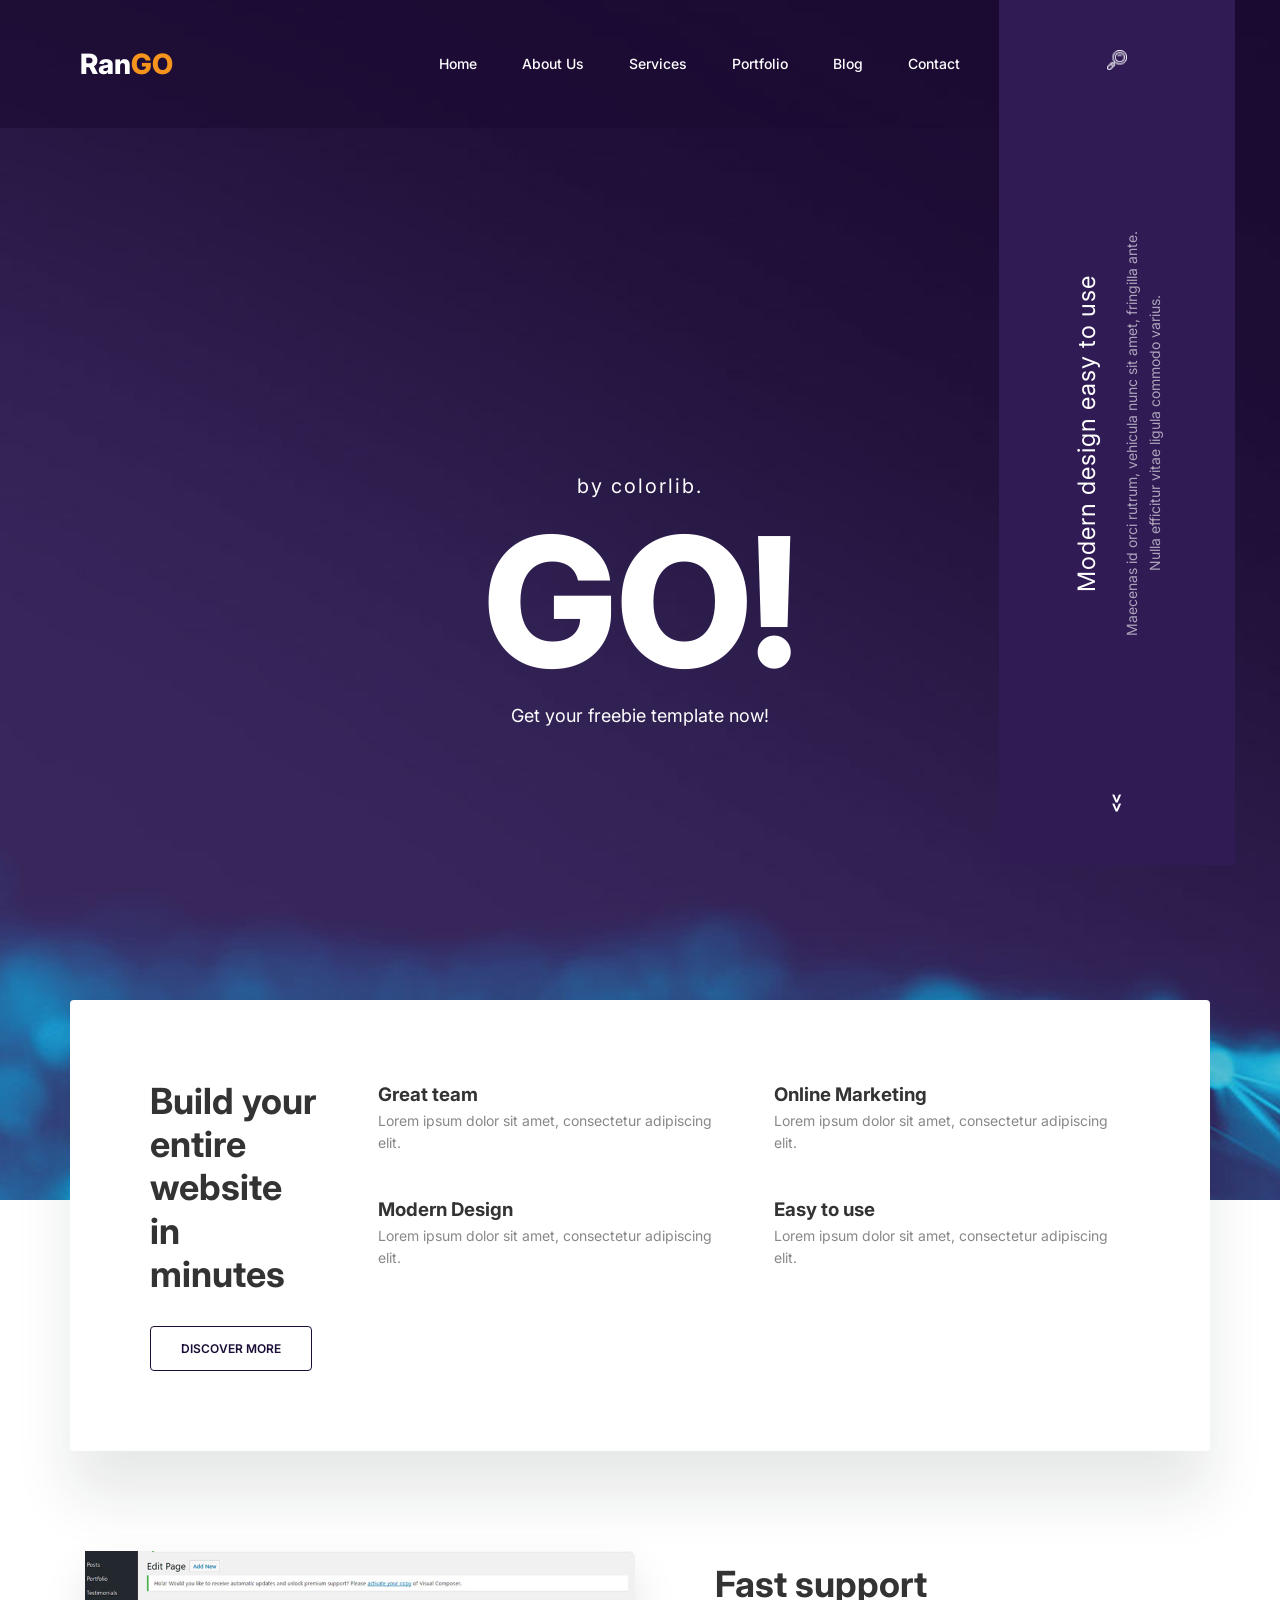
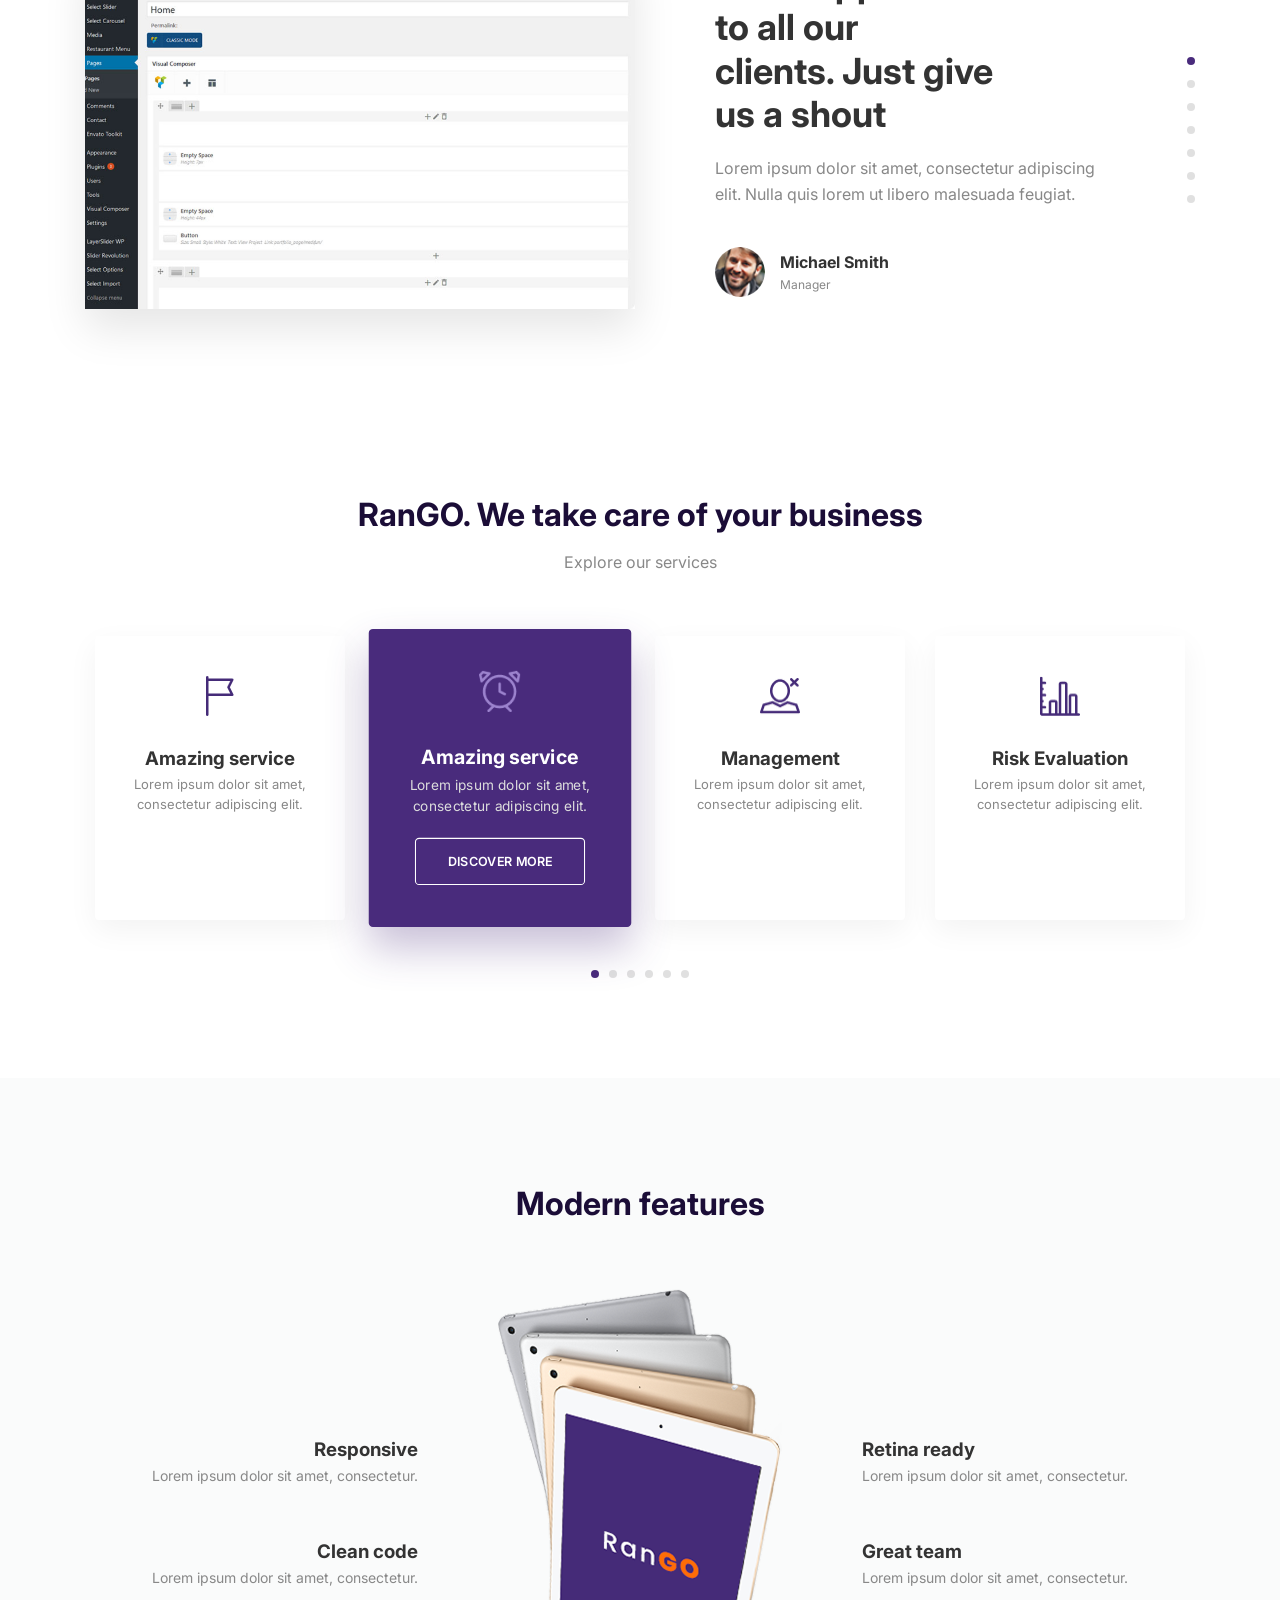
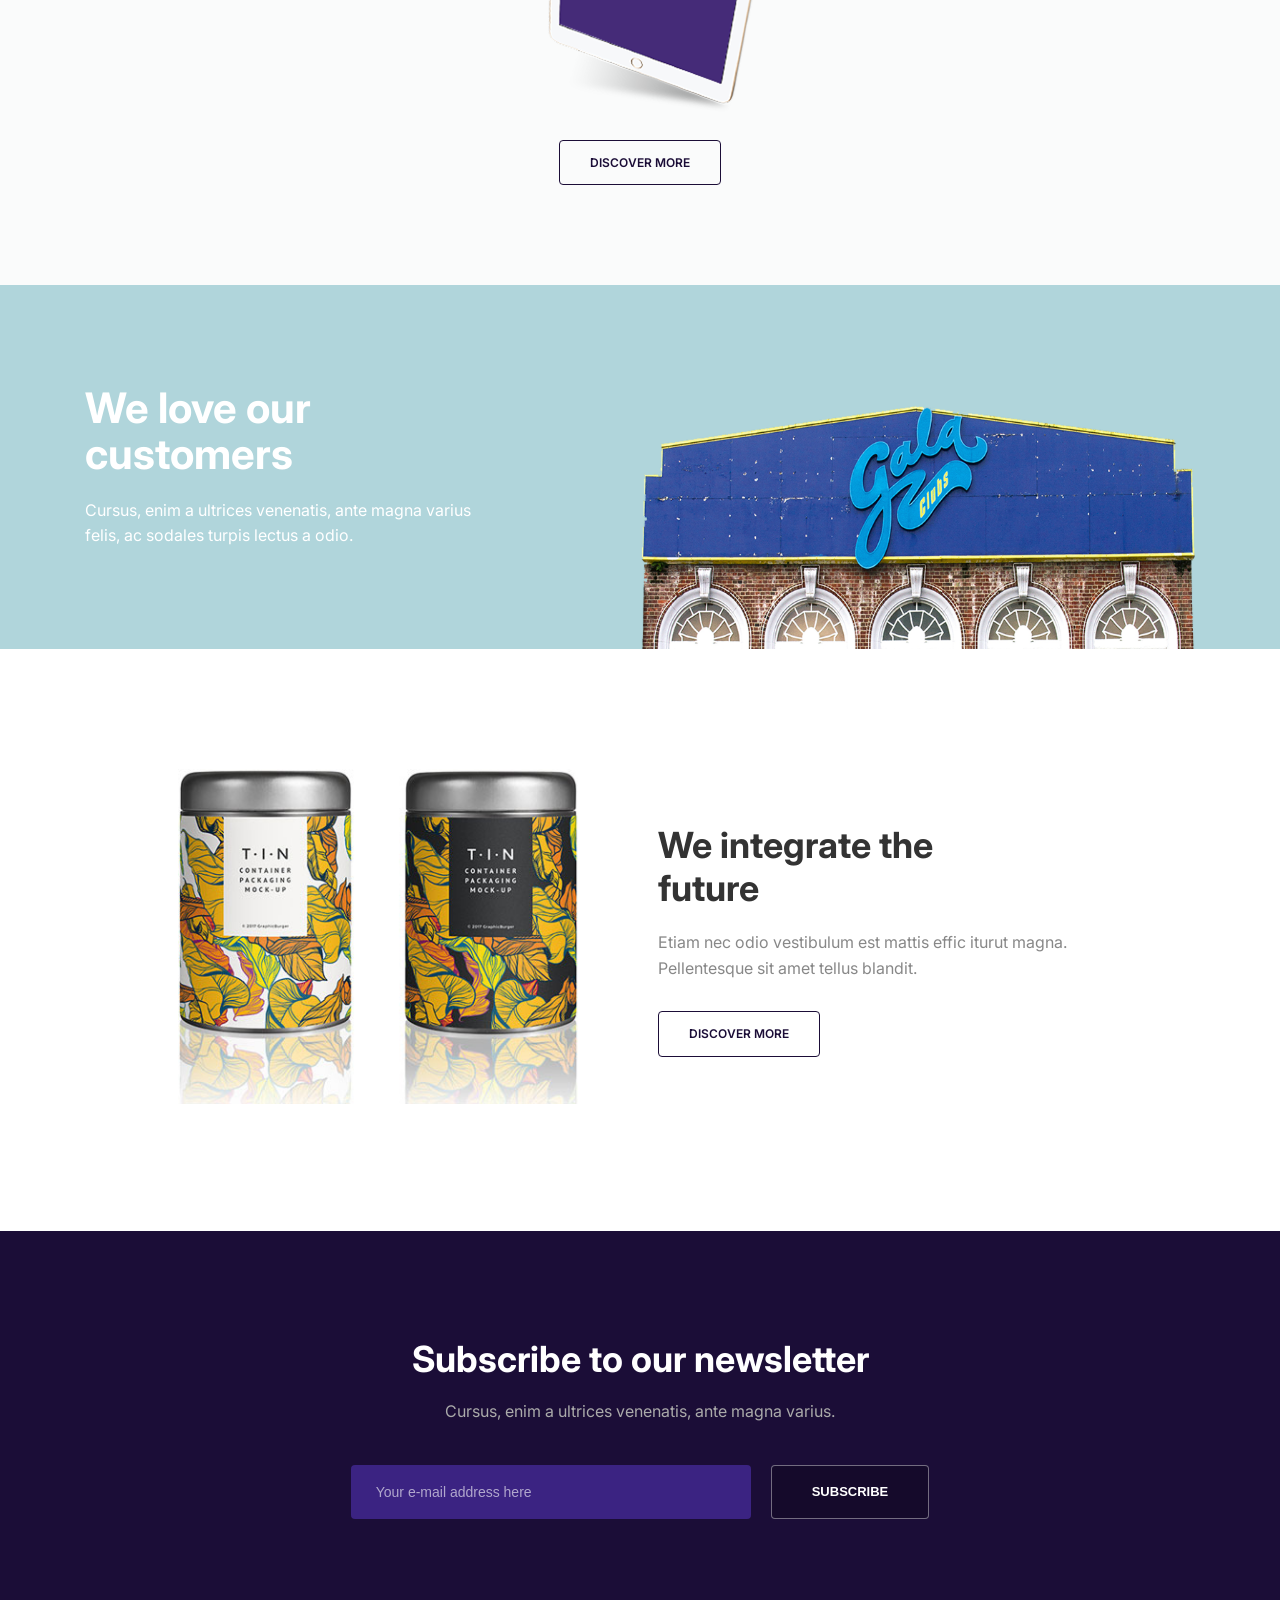
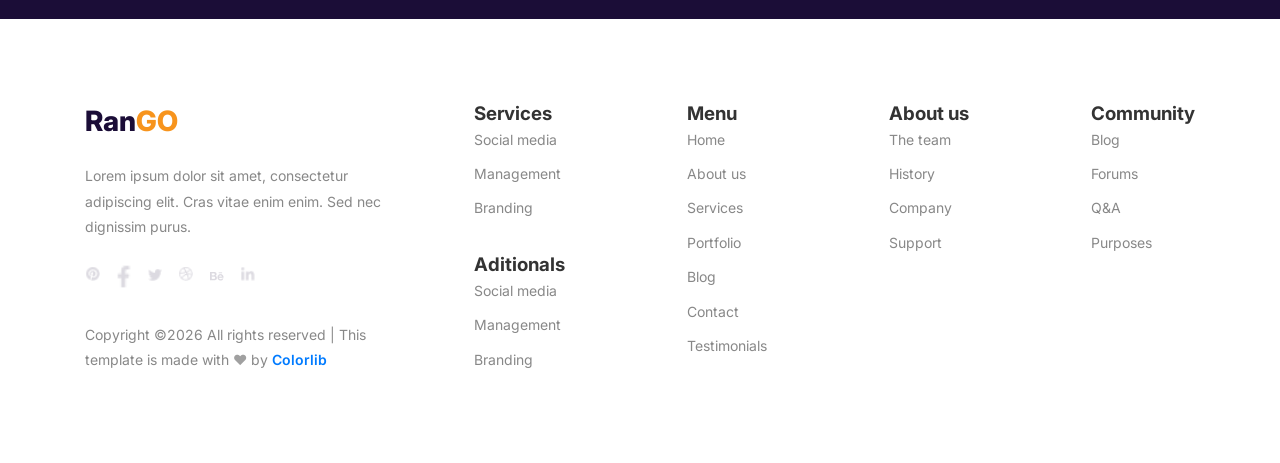
==== index.html @ 597f38aa "Change document language from Ukrainian to English Updated the HTML document to change the language " ====
<!DOCTYPE html>
<html lang="en">
<head>
    <meta charset="UTF-8">
    <meta name="viewport" content="width=device-width, initial-scale=1.0">
    <title>RanGO - Landing Page</title>
    <link href="https://fonts.googleapis.com/css2?family=Inter:wght@400;500;600;700;800&display=swap" rel="stylesheet">
    <link rel="stylesheet" href="assets/css/style.css">
</head>
<body>

    <header class="header">
        <div class="header-inner">
            <a href="#" class="logo">Ran<span class="text-orange">GO</span></a>
            <nav class="nav">
                <a href="#">Home</a>
                <a href="#">About Us</a>
                <a href="#">Services</a>
                <a href="#">Portfolio</a>
                <a href="#">Blog</a>
                <a href="#">Contact</a>
            </nav>
        </div>
    </header>

    <section class="hero">
        
        <div class="vertical-sidebar">
            <div class="sidebar-search">
                <img src="assets/images/icons/search.png" alt="Search">
            </div>

            <div class="sidebar-text-wrap">
                <div class="sidebar-text">
                    <p class="sidebar-title">Modern design easy to use</p>
                    <p class="sidebar-desc">Maecenas id orci rutrum, vehicula nunc sit amet, fringilla ante.<br>Nulla efficitur vitae ligula commodo varius.</p>
                </div>
            </div>

            <div class="sidebar-scroll">
                <span style="color: white; transform: rotate(90deg); display: block; letter-spacing: -2px; font-weight: bold;">>></span>
            </div>
        </div>

        <div class="hero-content">
            <span class="subtitle">by colorlib.</span>
            <h1 class="title">GO!</h1>
            <p class="description">Get your freebie template now!</p>
        </div>
    </section>

    <section class="builder-section">
        <div class="container builder-box">
            <div class="builder-left">
                <h2>Build your<br>entire<br>website in<br>minutes</h2>
                <a href="#" class="btn btn-outline">DISCOVER MORE</a>
            </div>
            <div class="builder-right">
                <div class="feature-grid">
                    <div class="feat-item">
                        <h3>Great team</h3>
                        <p>Lorem ipsum dolor sit amet, consectetur adipiscing elit.</p>
                    </div>
                    <div class="feat-item">
                        <h3>Online Marketing</h3>
                        <p>Lorem ipsum dolor sit amet, consectetur adipiscing elit.</p>
                    </div>
                    <div class="feat-item">
                        <h3>Modern Design</h3>
                        <p>Lorem ipsum dolor sit amet, consectetur adipiscing elit.</p>
                    </div>
                    <div class="feat-item">
                        <h3>Easy to use</h3>
                        <p>Lorem ipsum dolor sit amet, consectetur adipiscing elit.</p>
                    </div>
                </div>
            </div>
        </div>
    </section>

    <section class="support-section container">
        <div class="support-content">
            <img src="assets/images/SliderSection.png" alt="Editor Mockup" class="editor-img">
            
            <div class="support-text-wrapper">
                <div class="support-text">
                    <h2>Fast support<br>to all our<br>clients. Just give<br>us a shout</h2>
                    <p>Lorem ipsum dolor sit amet, consectetur adipiscing elit. Nulla quis lorem ut libero malesuada feugiat.</p>
                    <div class="manager-profile">
                        <img src="assets/images/icons/person.png" alt="Manager">
                        <div>
                            <strong>Michael Smith</strong>
                            <span>Manager</span>
                        </div>
                    </div>
                </div>
                
                <div class="vertical-dots">
                    <span class="v-dot active"></span>
                    <span class="v-dot"></span>
                    <span class="v-dot"></span>
                    <span class="v-dot"></span>
                    <span class="v-dot"></span>
                    <span class="v-dot"></span>
                    <span class="v-dot"></span>
                </div>
            </div>
        </div>
    </section>

    <section class="services-section">
        <div class="container text-center">
            <h2 class="section-title">RanGO. We take care of your business</h2>
            <p class="section-subtitle">Explore our services</p>
            
            <div class="cards-wrapper">
                <div class="service-card">
                    <img src="assets/images/icons/flag.png" alt="Flag">
                    <h3>Amazing service</h3>
                    <p>Lorem ipsum dolor sit amet, consectetur adipiscing elit.</p>
                </div>
                <div class="service-card active-card">
                    <img src="assets/images/icons/clock.png" alt="Clock">
                    <h3>Amazing service</h3>
                    <p>Lorem ipsum dolor sit amet, consectetur adipiscing elit.</p>
                    <a href="#" class="btn btn-white">DISCOVER MORE</a>
                </div>
                <div class="service-card">
                    <img src="assets/images/icons/Icon.png" alt="Monitor">
                    <h3>Management</h3>
                    <p>Lorem ipsum dolor sit amet, consectetur adipiscing elit.</p>
                </div>
                <div class="service-card">
                    <img src="assets/images/icons/analytic.png" alt="Chart">
                    <h3>Risk Evaluation</h3>
                    <p>Lorem ipsum dolor sit amet, consectetur adipiscing elit.</p>
                </div>
            </div>

            <div class="slider-dots">
                <span class="dot active"></span>
                <span class="dot"></span>
                <span class="dot"></span>
                <span class="dot"></span>
                <span class="dot"></span>
                <span class="dot"></span>
            </div>
        </div>
    </section>

    <section class="modern-features">
        <div class="container text-center">
            <h2 class="section-title">Modern features</h2>
            
            <div class="features-flex">
                <div class="feat-col text-right">
                    <div class="feat-block">
                        <h3>Responsive</h3>
                        <p>Lorem ipsum dolor sit amet, consectetur.</p>
                    </div>
                    <div class="feat-block">
                        <h3>Clean code</h3>
                        <p>Lorem ipsum dolor sit amet, consectetur.</p>
                    </div>
                </div>
                <div class="feat-img-col">
                    <img src="assets/images/cards.png" alt="Tablets">
                    <br>
                    <a href="#" class="btn btn-outline" style="margin-top: 20px;">DISCOVER MORE</a>
                </div>
                <div class="feat-col text-left">
                    <div class="feat-block">
                        <h3>Retina ready</h3>
                        <p>Lorem ipsum dolor sit amet, consectetur.</p>
                    </div>
                    <div class="feat-block">
                        <h3>Great team</h3>
                        <p>Lorem ipsum dolor sit amet, consectetur.</p>
                    </div>
                </div>
            </div>
        </div>
    </section>

    <section class="cta-section">
        <div class="container cta-flex">
            <div class="cta-text">
                <h2>We love our<br>customers</h2>
                <p>Cursus, enim a ultrices venenatis, ante magna varius felis, ac sodales turpis lectus a odio.</p>
            </div>
            <div class="cta-image">
                <img src="assets/images/GalaBuilding.png" alt="Gala Building">
            </div>
        </div>
    </section>

    <section class="integrate-section container">
        <div class="integrate-flex">
            <div class="integrate-images">
                <img src="assets/images/product.png" alt="Product Cans">
            </div>
            <div class="integrate-text">
                <h2>We integrate the<br>future</h2>
                <p>Etiam nec odio vestibulum est mattis effic iturut magna. Pellentesque sit amet tellus blandit.</p>
                <a href="#" class="btn btn-outline">DISCOVER MORE</a>
            </div>
        </div>
    </section>

    <section class="newsletter-section">
        <div class="container text-center">
            <h2>Subscribe to our newsletter</h2>
            <p>Cursus, enim a ultrices venenatis, ante magna varius.</p>
            <form class="newsletter-form">
                <input type="email" placeholder="Your e-mail address here">
                <button type="submit" class="btn btn-subscribe-full">SUBSCRIBE</button>
            </form>
        </div>
    </section>

    <footer class="footer">
        <div class="container footer-flex">
            <div class="footer-brand">
                <a href="#" class="logo text-dark">Ran<span class="text-orange">GO</span></a>
                <p>Lorem ipsum dolor sit amet, consectetur adipiscing elit. Cras vitae enim enim. Sed nec dignissim purus.</p>
                
                <div class="social-icons">
                    <a href="#"><img src="assets/images/icons/pinterest.png" alt="Pinterest"></a>
                    <a href="#"><img src="assets/images/icons/facebook.png" alt="Facebook"></a>
                    <a href="#"><img src="assets/images/icons/twitter.png" alt="Twitter"></a>
                    <a href="#"><img src="assets/images/icons/dribbble.png" alt="Dribbble"></a>
                    <a href="#"><img src="assets/images/icons/behance.png" alt="Behance"></a>
                    <a href="#"><img src="assets/images/icons/linkedin.png" alt="LinkedIn"></a>
                </div>

                <p class="copyright">Copyright ©2026 All rights reserved | This template is made with <span style="color: #a0a0a0;">♥</span> by <a href="#" class="colorlib-link">Colorlib</a></p>
            </div>
            
            <div class="footer-links">
                <div class="link-col">
                    <h3>Services</h3>
                    <a href="#">Social media</a>
                    <a href="#">Management</a>
                    <a href="#">Branding</a>
                    
                    <h3 class="mt-30">Aditionals</h3>
                    <a href="#">Social media</a>
                    <a href="#">Management</a>
                    <a href="#">Branding</a>
                </div>
                <div class="link-col">
                    <h3>Menu</h3>
                    <a href="#">Home</a>
                    <a href="#">About us</a>
                    <a href="#">Services</a>
                    <a href="#">Portfolio</a>
                    <a href="#">Blog</a>
                    <a href="#">Contact</a>
                    <a href="#">Testimonials</a>
                </div>
                <div class="link-col">
                    <h3>About us</h3>
                    <a href="#">The team</a>
                    <a href="#">History</a>
                    <a href="#">Company</a>
                    <a href="#">Support</a>
                </div>
                <div class="link-col">
                    <h3>Community</h3>
                    <a href="#">Blog</a>
                    <a href="#">Forums</a>
                    <a href="#">Q&A</a>
                    <a href="#">Purposes</a>
                </div>
            </div>
        </div>
    </footer>

</body>
</html>
---- assets/css/style.css ----
/* Базові налаштування */
* {
    margin: 0;
    padding: 0;
    box-sizing: border-box;
}

body {
    font-family: 'Inter', sans-serif;
    min-width: 1200px;
    color: #333;
    line-height: 1.6;
    background-color: #fff;
    overflow-x: hidden;
}

.container {
    width: 1140px;
    margin: 0 auto;
    padding: 0 15px;
}

.text-center { text-align: center; }
.text-right { text-align: right; }
.text-left { text-align: left; }

.text-orange { color: #F7941D; }
.text-dark { color: #1B0D37 !important; }

/* --- Кнопки --- */
.btn {
    display: inline-block;
    padding: 12px 30px;
    font-size: 12px;
    font-weight: 600;
    text-transform: uppercase;
    text-decoration: none;
    border-radius: 4px;
    cursor: pointer;
    transition: 0.3s;
}

.btn-outline {
    border: 1px solid #1B0D37;
    color: #1B0D37;
    background: transparent;
}
.btn-outline:hover { background: #1B0D37; color: #fff; }

.btn-white {
    border: 1px solid #fff;
    color: #fff;
    background: transparent;
}
.btn-white:hover { background: #fff; color: #492B7C; }

/* --- Шапка (Header) --- */
.header {
    position: absolute;
    top: 0; 
    left: 0; 
    width: 100%;
    height: 128px;
    background: rgba(27, 11, 51, 0.6); 
    display: flex; 
    align-items: center;
    z-index: 100;
}

.header-inner { 
    display: flex; 
    justify-content: space-between; 
    align-items: center; 
    width: 100%;
    padding-left: 80px; 
    padding-right: 320px; /* Збільшено, щоб меню точно не ховалось за панель */
}

.logo { 
    font-size: 28px; 
    font-weight: 800; 
    color: #fff; 
    text-decoration: none; 
}

.nav { 
    display: flex; 
    align-items: center;
    gap: 45px;
}

.nav a { 
    color: #ffffff; 
    text-decoration: none; 
    font-size: 14px; 
    font-weight: 500;
    transition: 0.3s opacity;
}

.nav a:hover {
    opacity: 0.7;
}

/* --- Hero (Головний екран) --- */
.hero {
    height: 1200px;
    background-color: #1B0B33; 
    background-image: url('../images/background.png'); 
    background-position: center center;
    background-size: cover; 
    background-repeat: no-repeat;
    display: flex; 
    align-items: center; 
    justify-content: center;
    position: relative; 
    color: #fff;
}

/* Контент по центру (GO!) */
.hero-content { 
    z-index: 10; 
    position: relative; 
    display: flex;
    flex-direction: column;
    align-items: center;
    justify-content: center;
    text-align: center;
    width: 100%;
}
.hero .subtitle { font-size: 20px; letter-spacing: 2px; }
.hero .title { font-size: 180px; font-weight: 800; line-height: 1; margin: 10px 0; }
.hero .description { font-size: 18px; }

/* --- Вертикальна панель справа --- */
.vertical-sidebar {
    position: absolute;
    /* ОНОВЛЕНО: Відступ від правого краю */
    right: 45px; 
    top: 0;
    width: 236px;
    height: 865px;
    background: #301B55;
    display: flex;
    flex-direction: column;
    align-items: center;
    justify-content: space-between;
    padding: 50px 0;
    z-index: 105;
}

.sidebar-search img { width: 20px; cursor: pointer; }

.sidebar-text-wrap {
    position: relative;
    height: 500px;
    display: flex;
    align-items: center;
    justify-content: center;
}

.sidebar-text {
    transform: rotate(-90deg);
    width: 500px; 
    text-align: center;
    display: flex;
    flex-direction: column;
    gap: 15px;
}

.sidebar-title { font-size: 24px; color: #ffffff; letter-spacing: 1px; }
.sidebar-desc { font-size: 14px; color: rgba(255, 255, 255, 0.6); line-height: 1.6; }
.sidebar-scroll { cursor: pointer; }

/* --- Builder Section --- */
.builder-section {
    position: relative;
    margin-top: -200px;
    z-index: 10;
}
.builder-box {
    background: #fff;
    box-shadow: 0px 45px 59px rgba(24, 29, 33, 0.1);
    padding: 80px;
    display: flex;
    gap: 60px;
    border-radius: 4px;
}
.builder-left h2 { font-size: 36px; line-height: 1.2; margin-bottom: 30px; }
.feature-grid { display: grid; grid-template-columns: 1fr 1fr; gap: 40px; }
.feat-item h4 { font-size: 18px; margin-bottom: 10px; color: #1B0D37; }
.feat-item p { color: #888; font-size: 14px; }

/* --- Fast Support --- */
.support-section { padding: 100px 15px; }
.support-content { display: flex; align-items: center; gap: 80px; }
.editor-img { max-width: 550px; box-shadow: 0 20px 40px rgba(0,0,0,0.1); }

.support-text-wrapper {
    display: flex;
    align-items: center;
    justify-content: space-between;
    width: 100%;
}
.support-text h2 { font-size: 36px; line-height: 1.2; margin-bottom: 20px; }
.support-text p { color: #888; margin-bottom: 40px; max-width: 400px; }
.manager-profile { display: flex; align-items: center; gap: 15px; }
.manager-profile img { width: 50px; height: 50px; border-radius: 50%; }
.manager-profile span { display: block; color: #888; font-size: 12px; }

/* Вертикальні крапочки слайдера */
.vertical-dots { display: flex; flex-direction: column; gap: 15px; margin-left: 30px; }
.vertical-dots .v-dot { width: 8px; height: 8px; border-radius: 50%; background: #e0e0e0; cursor: pointer; transition: 0.3s; }
.vertical-dots .v-dot.active { background: #492B7C; }

/* --- Services Cards --- */
.services-section { padding: 80px 0 100px; }
.section-title { font-size: 32px; color: #1B0D37; margin-bottom: 10px; }
.section-subtitle { color: #888; margin-bottom: 60px; }
.cards-wrapper { display: flex; justify-content: center; gap: 30px; }
.service-card {
    width: 250px; padding: 40px 20px; background: #fff;
    box-shadow: 0 10px 30px rgba(0,0,0,0.05); text-align: center;
    border-radius: 4px; transition: 0.3s;
}
.service-card img { height: 40px; margin-bottom: 20px; }
.service-card h4 { margin-bottom: 15px; font-size: 18px; }
.service-card p { color: #888; font-size: 13px; margin-bottom: 20px; }
.active-card { background: #492B7C; color: #fff; transform: scale(1.05); box-shadow: 0 20px 40px rgba(73, 43, 124, 0.3); }
.active-card p { color: #ddd; }

/* Горизонтальні крапочки слайдера */
.slider-dots { display: flex; justify-content: center; gap: 10px; margin-top: 50px; }
.slider-dots .dot { width: 8px; height: 8px; border-radius: 50%; background: #e0e0e0; cursor: pointer; transition: 0.3s; }
.slider-dots .dot.active { background: #492B7C; }

/* --- Modern Features --- */
.modern-features { background: #FAFBFB; padding: 100px 0; }
.features-flex { display: flex; align-items: center; justify-content: space-between; margin-top: 60px; }
.feat-col { width: 30%; }
.feat-block { margin-bottom: 50px; }
.feat-block h4 { font-size: 18px; color: #1B0D37; margin-bottom: 10px; }
.feat-block p { color: #888; font-size: 14px; }
.feat-img-col { width: 40%; }
.feat-img-col img { max-width: 100%; }

/* --- CTA (Gala) --- */
.cta-section { background: #B0D5DB; padding: 0; }
.cta-flex { display: flex; align-items: stretch; justify-content: space-between; }
.cta-text { padding: 100px 40px 100px 0; width: 40%; color: #fff; }
.cta-text h2 { font-size: 42px; margin-bottom: 20px; line-height: 1.1; }
.cta-image { width: 50%; display: flex; align-items: flex-end; }
.cta-image img { max-width: 100%; display: block; }

/* --- Integrate Future (Cans) --- */
.integrate-section { padding: 120px 15px; }
.integrate-flex { display: flex; align-items: center; justify-content: center; gap: 80px; }
.integrate-images img { max-width: 400px; }
.integrate-text { width: 40%; }
.integrate-text h2 { font-size: 36px; margin-bottom: 20px; line-height: 1.2; }
.integrate-text p { color: #888; margin-bottom: 30px; }

/* --- Newsletter --- */
.newsletter-section { background: #1B0D37; padding: 100px 0; color: #fff; }
.newsletter-section h2 { font-size: 36px; margin-bottom: 10px; }
.newsletter-section p { color: #aaa; margin-bottom: 40px; }

.newsletter-form { 
    display: flex; 
    justify-content: center; 
    align-items: center;
    gap: 20px; 
    margin: 0 auto; 
}

.newsletter-form input {
    width: 400px; 
    height: 54px;
    padding: 0 25px; 
    border: none;
    border-radius: 4px; 
    background: #3B2382; 
    color: #fff; 
    outline: none;
    font-size: 14px;
}
.newsletter-form input::placeholder { color: rgba(255,255,255,0.6); }

.btn-subscribe-full {
    height: 54px;
    padding: 0 40px;
    background: #150a2b; 
    color: #fff;
    border: 1px solid rgba(255, 255, 255, 0.4);
    border-radius: 4px;
    font-size: 13px;
    font-weight: 700;
    text-transform: uppercase;
    cursor: pointer;
    transition: 0.3s;
}
.btn-subscribe-full:hover { 
    background: #492B7C; 
    border-color: #fff; 
}

/* --- Footer --- */
.footer { padding: 80px 0; }
.footer-flex { display: flex; justify-content: space-between; align-items: flex-start; }
.footer-brand { width: 30%; }
.footer-brand p { color: #888; font-size: 14px; margin-top: 20px; max-width: 300px; line-height: 1.8; }

.social-icons { display: flex; gap: 15px; margin: 25px 0; }
.social-icons a { display: inline-block; width: 16px; opacity: 0.5; transition: 0.3s; }
.social-icons a:hover { opacity: 1; }
.social-icons img { width: 100%; height: auto; }

.copyright { margin-top: 20px; font-size: 14px; color: #a0a0a0; }
.colorlib-link { color: #007bff; text-decoration: none; font-weight: 600; }
.colorlib-link:hover { text-decoration: underline; }

.footer-links { width: 65%; display: flex; justify-content: space-between; }
.link-col h4 { color: #1B0D37; margin-bottom: 20px; font-size: 16px; }
.link-col a { display: block; color: #888; text-decoration: none; margin-bottom: 12px; font-size: 14px; transition: 0.2s; }
.link-col a:hover { color: #F7941D; }

.mt-30 { margin-top: 30px; }
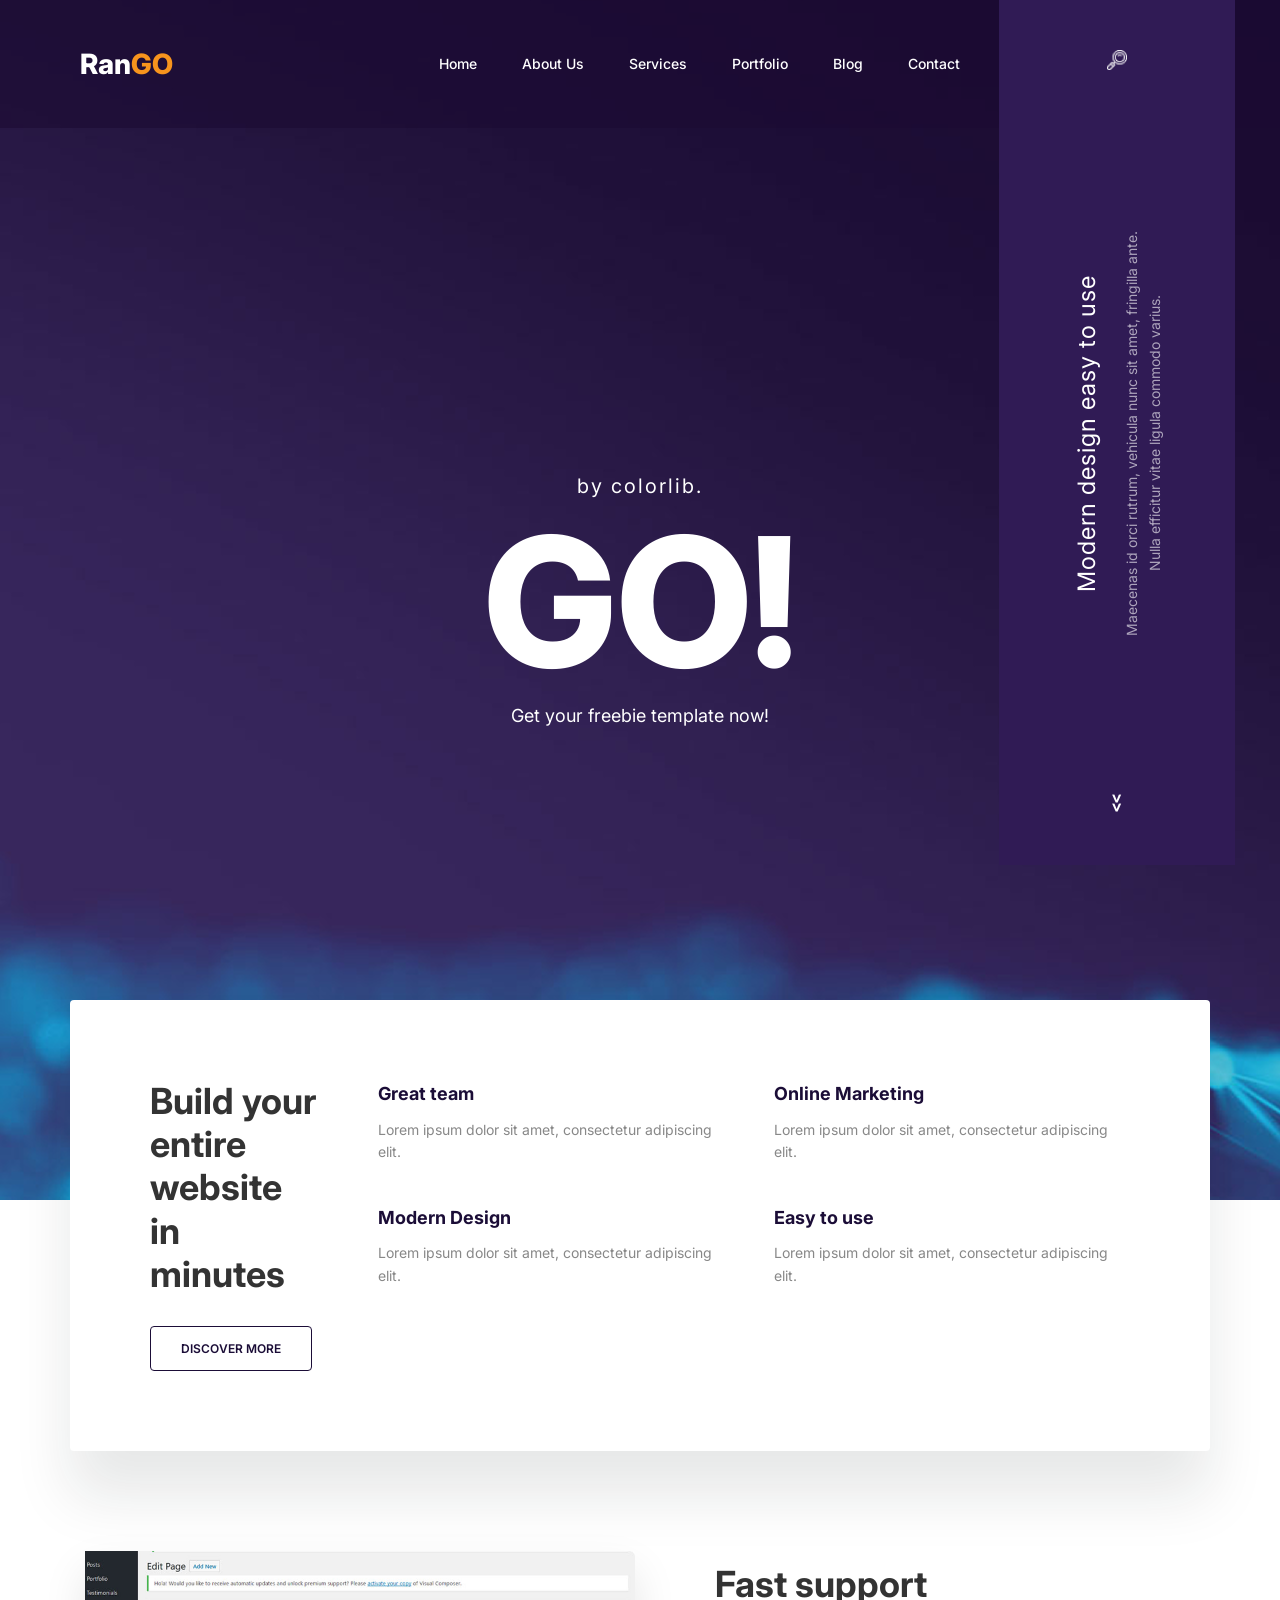
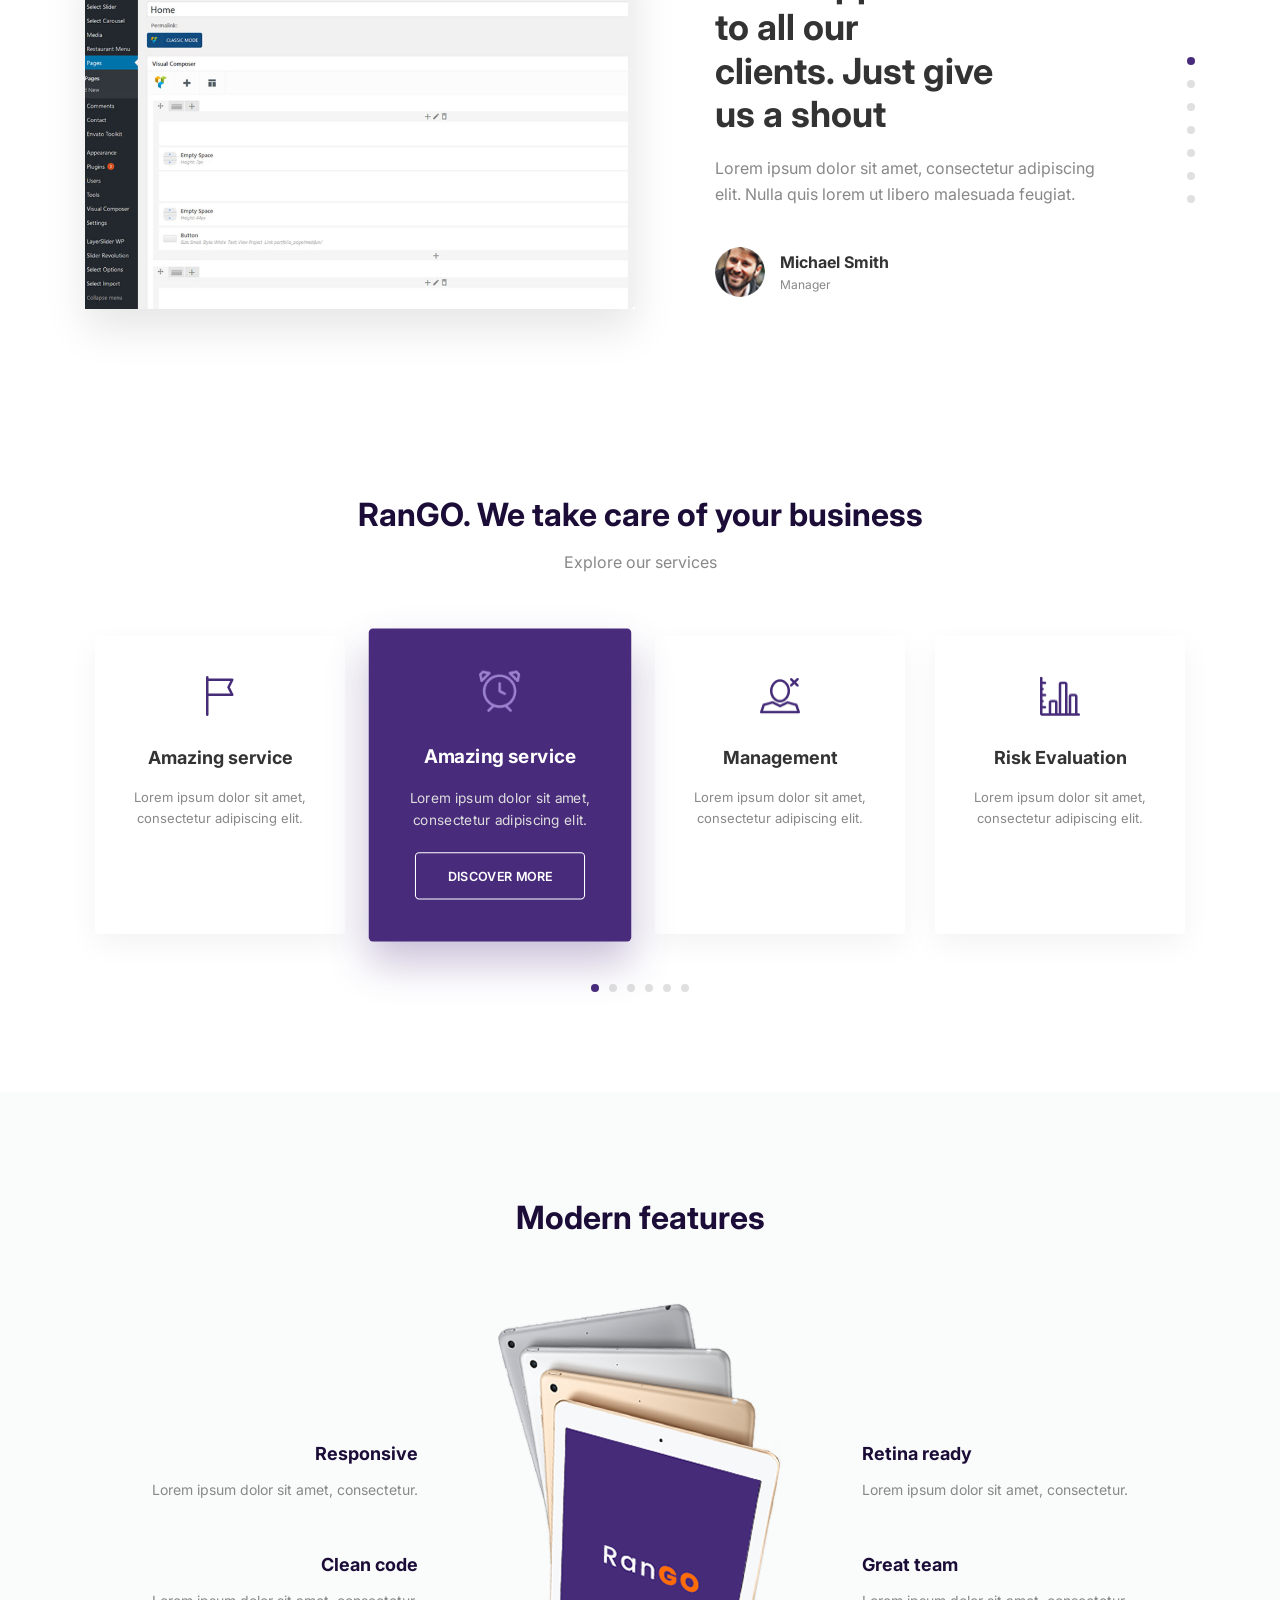
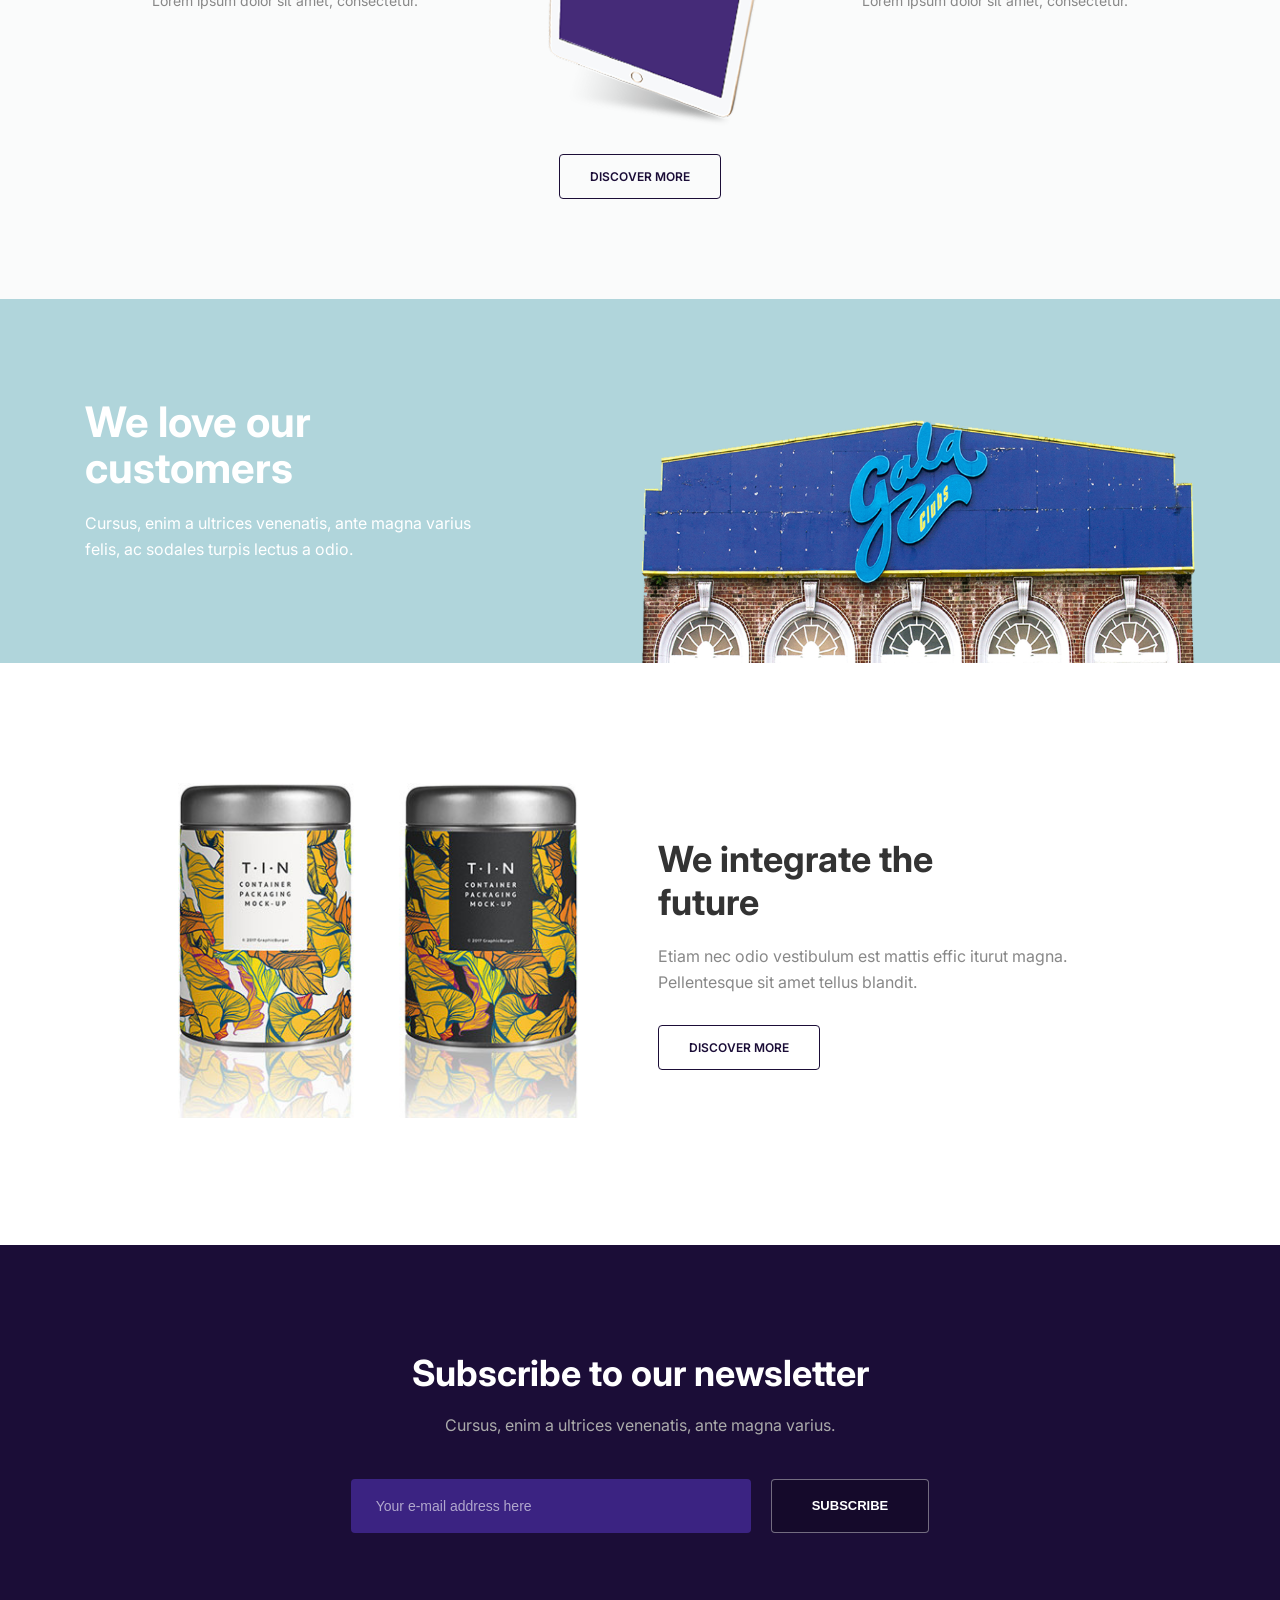
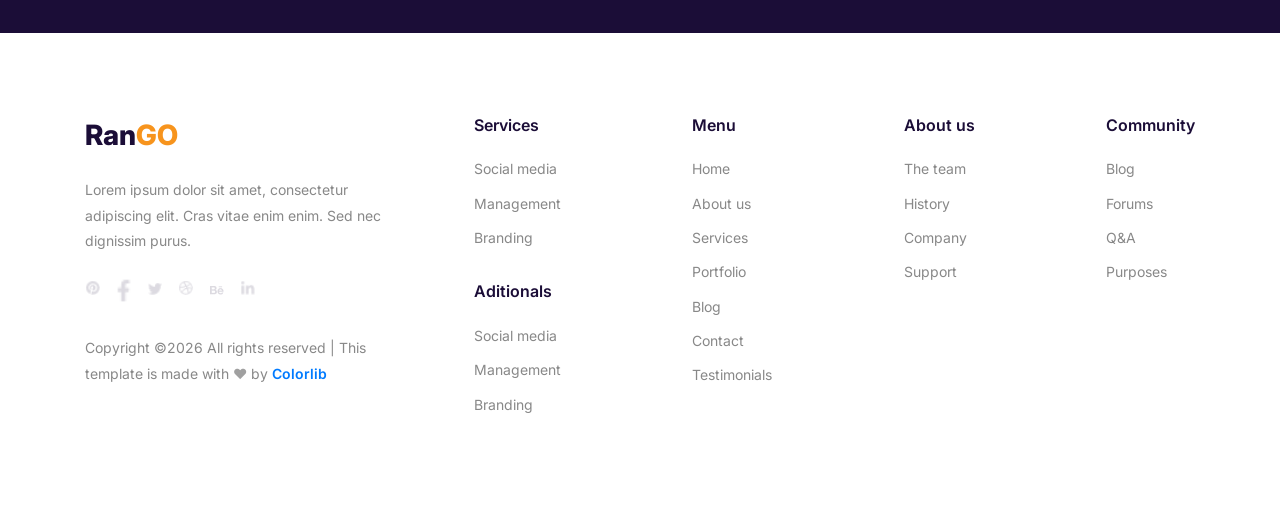
==== commit a540b4f1: "Replace HTML document language from 'en' to 'zxx'" ====
--- a/index.html
+++ b/index.html
@@ -1,5 +1,5 @@
 <!DOCTYPE html>
-<html lang="en">
+<html lang="zxx">
 <head>
     <meta charset="UTF-8">
     <meta name="viewport" content="width=device-width, initial-scale=1.0">
--- a/assets/css/style.css
+++ b/assets/css/style.css
@@ -73,7 +73,7 @@
     align-items: center; 
     width: 100%;
     padding-left: 80px; 
-    padding-right: 320px; /* Збільшено, щоб меню точно не ховалось за панель */
+    padding-right: 320px; 
 }
 
 .logo { 
@@ -134,7 +134,6 @@
 /* --- Вертикальна панель справа --- */
 .vertical-sidebar {
     position: absolute;
-    /* ОНОВЛЕНО: Відступ від правого краю */
     right: 45px; 
     top: 0;
     width: 236px;
@@ -187,7 +186,9 @@
 }
 .builder-left h2 { font-size: 36px; line-height: 1.2; margin-bottom: 30px; }
 .feature-grid { display: grid; grid-template-columns: 1fr 1fr; gap: 40px; }
-.feat-item h4 { font-size: 18px; margin-bottom: 10px; color: #1B0D37; }
+
+/* ОНОВЛЕНО: Тепер тут h3 замість h4 */
+.feat-item h3 { font-size: 18px; margin-bottom: 10px; color: #1B0D37; }
 .feat-item p { color: #888; font-size: 14px; }
 
 /* --- Fast Support --- */
@@ -223,7 +224,9 @@
     border-radius: 4px; transition: 0.3s;
 }
 .service-card img { height: 40px; margin-bottom: 20px; }
-.service-card h4 { margin-bottom: 15px; font-size: 18px; }
+
+/* ОНОВЛЕНО: Тепер тут h3 замість h4 */
+.service-card h3 { margin-bottom: 15px; font-size: 18px; }
 .service-card p { color: #888; font-size: 13px; margin-bottom: 20px; }
 .active-card { background: #492B7C; color: #fff; transform: scale(1.05); box-shadow: 0 20px 40px rgba(73, 43, 124, 0.3); }
 .active-card p { color: #ddd; }
@@ -238,7 +241,9 @@
 .features-flex { display: flex; align-items: center; justify-content: space-between; margin-top: 60px; }
 .feat-col { width: 30%; }
 .feat-block { margin-bottom: 50px; }
-.feat-block h4 { font-size: 18px; color: #1B0D37; margin-bottom: 10px; }
+
+/* ОНОВЛЕНО: Тепер тут h3 замість h4 */
+.feat-block h3 { font-size: 18px; color: #1B0D37; margin-bottom: 10px; }
 .feat-block p { color: #888; font-size: 14px; }
 .feat-img-col { width: 40%; }
 .feat-img-col img { max-width: 100%; }
@@ -319,8 +324,10 @@
 .colorlib-link:hover { text-decoration: underline; }
 
 .footer-links { width: 65%; display: flex; justify-content: space-between; }
-.link-col h4 { color: #1B0D37; margin-bottom: 20px; font-size: 16px; }
+
+/* ОНОВЛЕНО: Тепер тут h3 замість h4 */
+.link-col h3 { color: #1B0D37; margin-bottom: 20px; font-size: 16px; font-weight: 600; }
 .link-col a { display: block; color: #888; text-decoration: none; margin-bottom: 12px; font-size: 14px; transition: 0.2s; }
 .link-col a:hover { color: #F7941D; }
 
-.mt-30 { margin-top: 30px; }+.mt-30 { margin-top: 30px; }
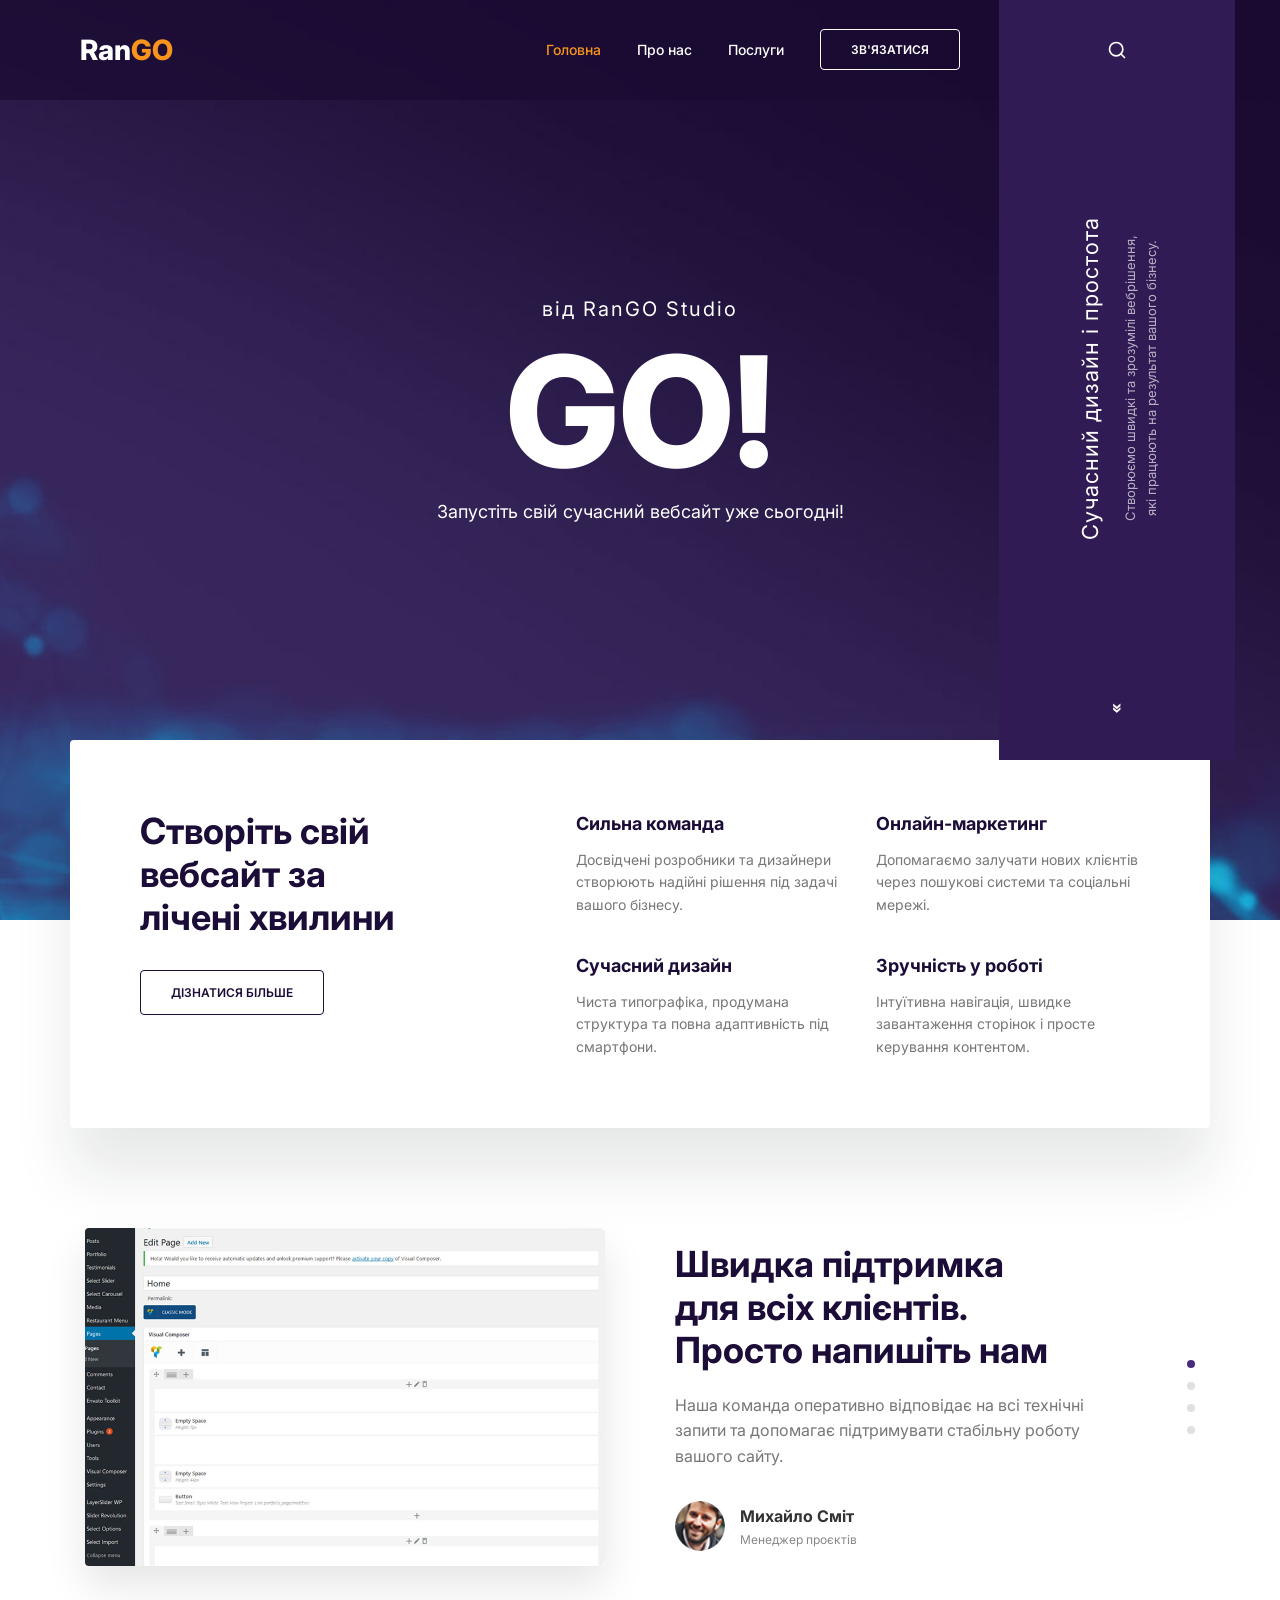
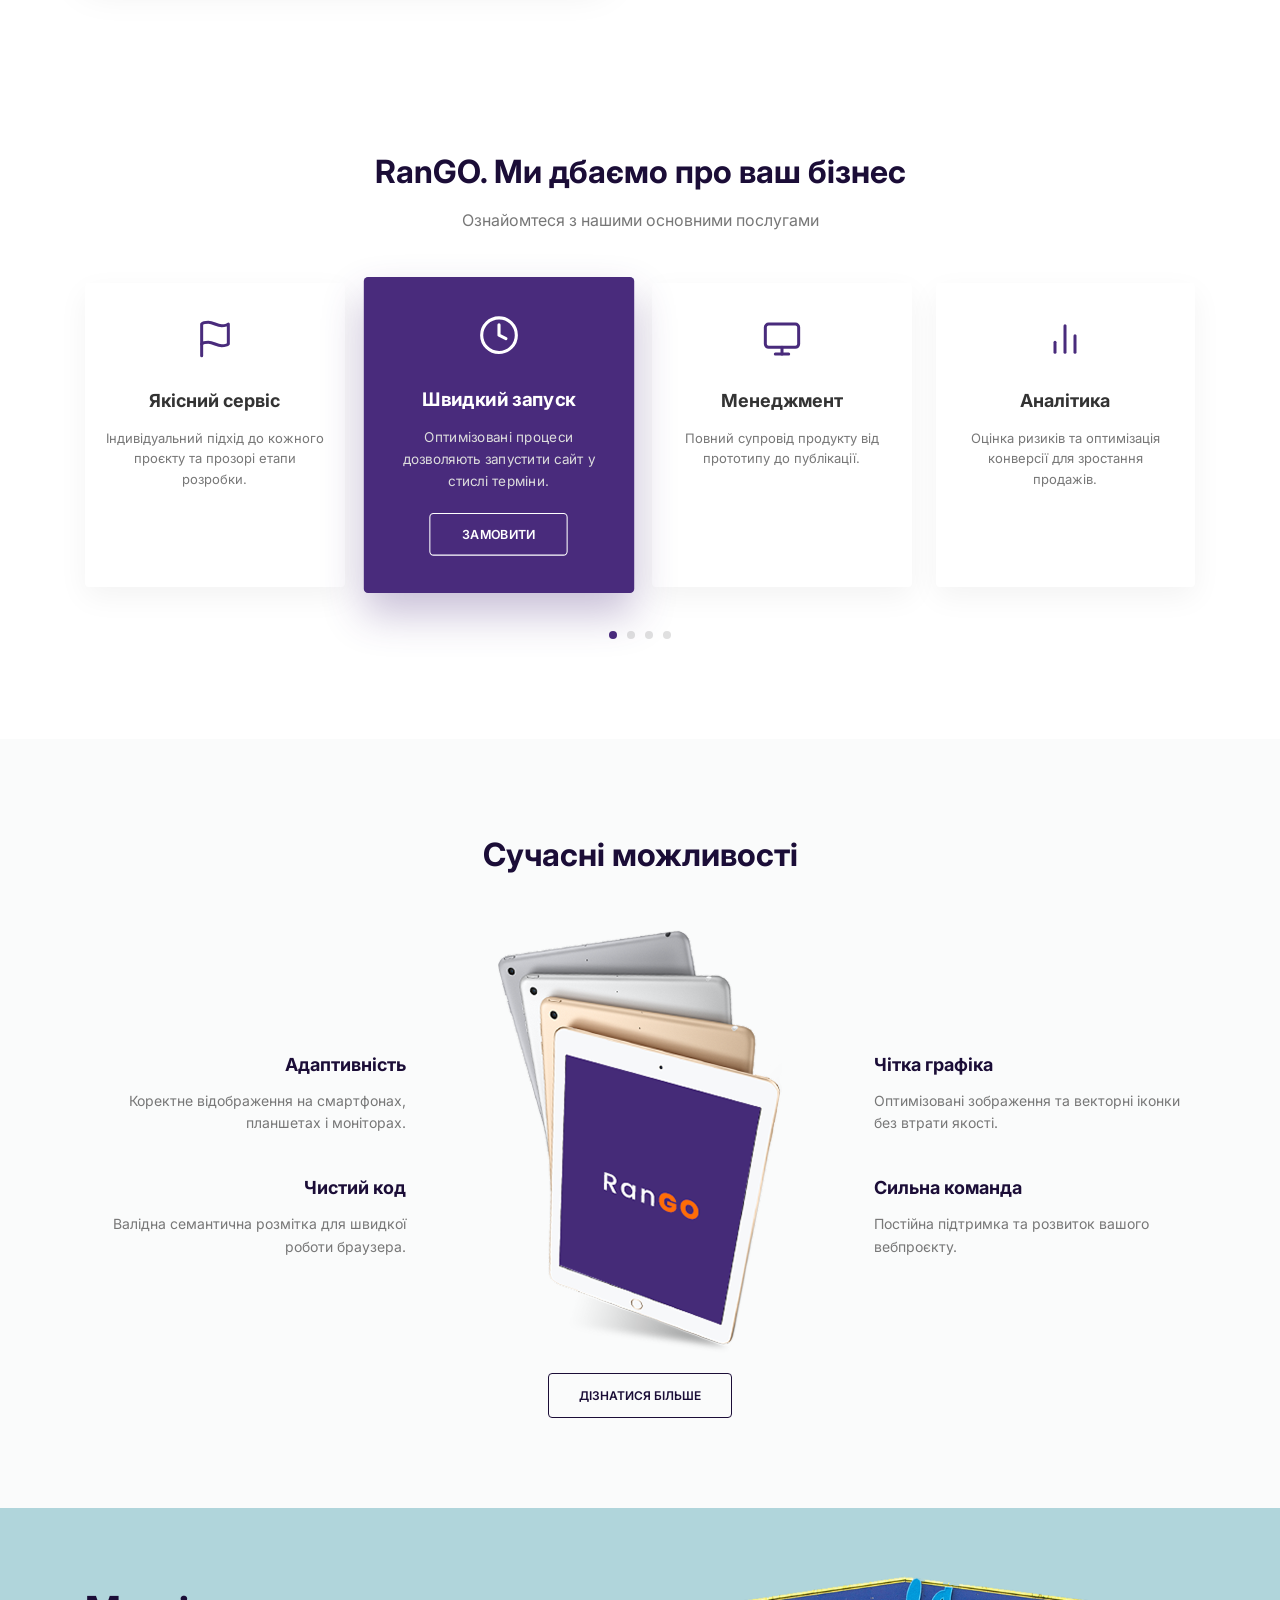
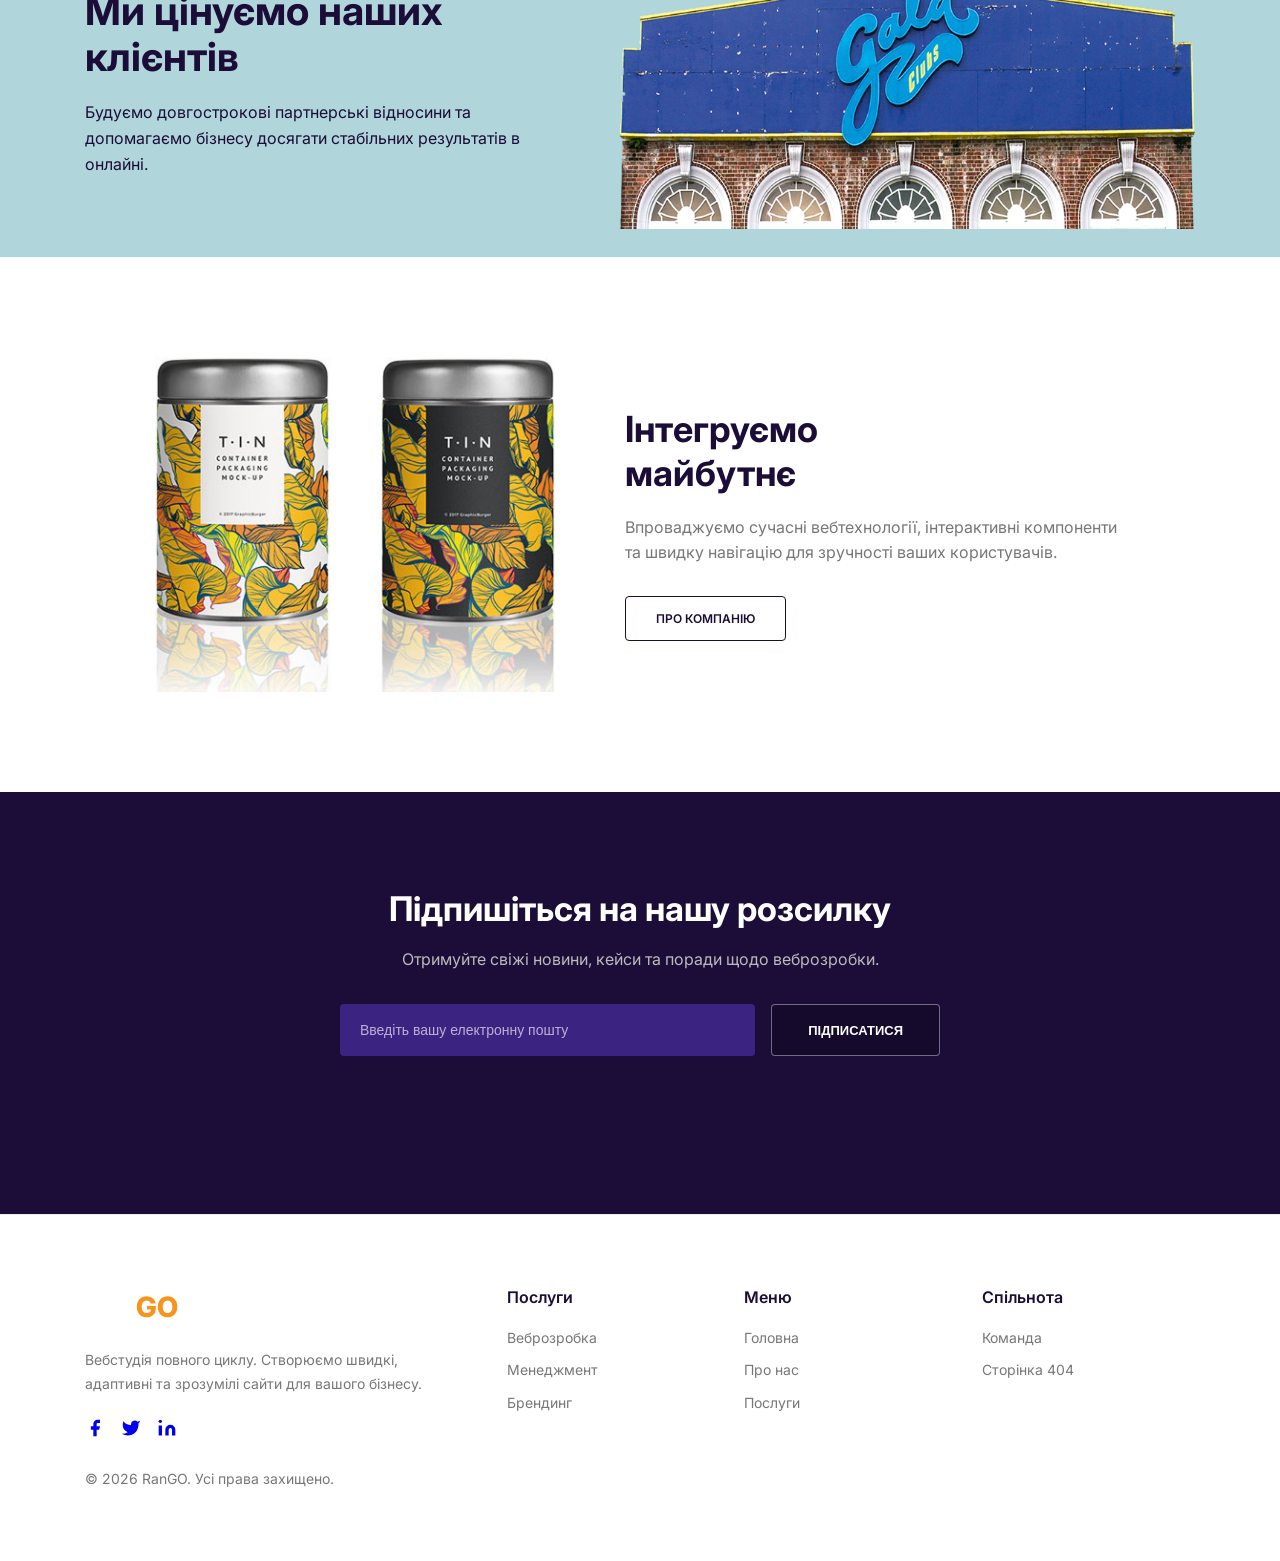
==== commit 35cce333: "Translate index.html to Ukrainian and update content" ====
--- a/index.html
+++ b/index.html
@@ -1,280 +1,298 @@
 <!DOCTYPE html>
-<html lang="zxx">
+<html lang="uk">
 <head>
     <meta charset="UTF-8">
     <meta name="viewport" content="width=device-width, initial-scale=1.0">
-    <title>RanGO - Landing Page</title>
+    <title>RanGO — Створення сучасних вебсайтів та цифрових рішень</title>
+    <meta name="description" content="Вебстудія RanGO: розробка адаптивних сайтів, онлайн-маркетинг та швидка підтримка клієнтів.">
+    <link rel="icon" type="image/svg+xml" href="assets/images/sprite.svg">
     <link href="https://fonts.googleapis.com/css2?family=Inter:wght@400;500;600;700;800&display=swap" rel="stylesheet">
     <link rel="stylesheet" href="assets/css/style.css">
+    <script src="assets/js/main.js" defer></script>
 </head>
 <body>
 
     <header class="header">
         <div class="header-inner">
-            <a href="#" class="logo">Ran<span class="text-orange">GO</span></a>
-            <nav class="nav">
-                <a href="#">Home</a>
-                <a href="#">About Us</a>
-                <a href="#">Services</a>
-                <a href="#">Portfolio</a>
-                <a href="#">Blog</a>
-                <a href="#">Contact</a>
+            <a href="index.html" class="logo">Ran<span class="text-orange">GO</span></a>
+            <nav class="nav" aria-label="Головна навігація">
+                <a href="index.html" class="active">Головна</a>
+                <a href="about.html">Про нас</a>
+                <a href="services.html">Послуги</a>
+                <button type="button" class="btn btn-white" data-open-modal>Зв'язатися</button>
             </nav>
+            <button type="button" class="burger" aria-label="Відкрити меню" aria-expanded="false">
+                <span></span>
+                <span></span>
+                <span></span>
+            </button>
         </div>
     </header>
 
-    <section class="hero">
-        
-        <div class="vertical-sidebar">
-            <div class="sidebar-search">
-                <img src="assets/images/icons/search.png" alt="Search">
-            </div>
-
-            <div class="sidebar-text-wrap">
-                <div class="sidebar-text">
-                    <p class="sidebar-title">Modern design easy to use</p>
-                    <p class="sidebar-desc">Maecenas id orci rutrum, vehicula nunc sit amet, fringilla ante.<br>Nulla efficitur vitae ligula commodo varius.</p>
-                </div>
-            </div>
-
-            <div class="sidebar-scroll">
-                <span style="color: white; transform: rotate(90deg); display: block; letter-spacing: -2px; font-weight: bold;">>></span>
-            </div>
-        </div>
-
-        <div class="hero-content">
-            <span class="subtitle">by colorlib.</span>
-            <h1 class="title">GO!</h1>
-            <p class="description">Get your freebie template now!</p>
-        </div>
-    </section>
-
-    <section class="builder-section">
-        <div class="container builder-box">
-            <div class="builder-left">
-                <h2>Build your<br>entire<br>website in<br>minutes</h2>
-                <a href="#" class="btn btn-outline">DISCOVER MORE</a>
-            </div>
-            <div class="builder-right">
-                <div class="feature-grid">
-                    <div class="feat-item">
-                        <h3>Great team</h3>
-                        <p>Lorem ipsum dolor sit amet, consectetur adipiscing elit.</p>
-                    </div>
-                    <div class="feat-item">
-                        <h3>Online Marketing</h3>
-                        <p>Lorem ipsum dolor sit amet, consectetur adipiscing elit.</p>
-                    </div>
-                    <div class="feat-item">
-                        <h3>Modern Design</h3>
-                        <p>Lorem ipsum dolor sit amet, consectetur adipiscing elit.</p>
-                    </div>
-                    <div class="feat-item">
-                        <h3>Easy to use</h3>
-                        <p>Lorem ipsum dolor sit amet, consectetur adipiscing elit.</p>
-                    </div>
-                </div>
-            </div>
-        </div>
-    </section>
-
-    <section class="support-section container">
-        <div class="support-content">
-            <img src="assets/images/SliderSection.png" alt="Editor Mockup" class="editor-img">
-            
-            <div class="support-text-wrapper">
-                <div class="support-text">
-                    <h2>Fast support<br>to all our<br>clients. Just give<br>us a shout</h2>
-                    <p>Lorem ipsum dolor sit amet, consectetur adipiscing elit. Nulla quis lorem ut libero malesuada feugiat.</p>
-                    <div class="manager-profile">
-                        <img src="assets/images/icons/person.png" alt="Manager">
-                        <div>
-                            <strong>Michael Smith</strong>
-                            <span>Manager</span>
+    <main>
+        <section class="hero">
+            <div class="vertical-sidebar">
+                <button type="button" class="sidebar-search" aria-label="Зв'язатися з нами" data-open-modal>
+                    <svg class="icon" aria-hidden="true"><use href="assets/images/sprite.svg#icon-search"></use></svg>
+                </button>
+
+                <div class="sidebar-text-wrap">
+                    <div class="sidebar-text">
+                        <p class="sidebar-title">Сучасний дизайн і простота</p>
+                        <p class="sidebar-desc">Створюємо швидкі та зрозумілі вебрішення,<br>які працюють на результат вашого бізнесу.</p>
+                    </div>
+                </div>
+
+                <div class="sidebar-scroll">
+                    <span class="sidebar-scroll-icon">&raquo;</span>
+                </div>
+            </div>
+
+            <div class="hero-content">
+                <span class="subtitle">від RanGO Studio</span>
+                <h1 class="title">GO!</h1>
+                <p class="description">Запустіть свій сучасний вебсайт уже сьогодні!</p>
+            </div>
+        </section>
+
+        <section class="builder-section">
+            <div class="container builder-box">
+                <div class="builder-left">
+                    <h2>Створіть свій<br>вебсайт за<br>лічені хвилини</h2>
+                    <a href="services.html" class="btn btn-outline">Дізнатися більше</a>
+                </div>
+                <div class="builder-right">
+                    <div class="feature-grid">
+                        <article class="feat-item">
+                            <h3>Сильна команда</h3>
+                            <p>Досвідчені розробники та дизайнери створюють надійні рішення під задачі вашого бізнесу.</p>
+                        </article>
+                        <article class="feat-item">
+                            <h3>Онлайн-маркетинг</h3>
+                            <p>Допомагаємо залучати нових клієнтів через пошукові системи та соціальні мережі.</p>
+                        </article>
+                        <article class="feat-item">
+                            <h3>Сучасний дизайн</h3>
+                            <p>Чиста типографіка, продумана структура та повна адаптивність під смартфони.</p>
+                        </article>
+                        <article class="feat-item">
+                            <h3>Зручність у роботі</h3>
+                            <p>Інтуїтивна навігація, швидке завантаження сторінок і просте керування контентом.</p>
+                        </article>
+                    </div>
+                </div>
+            </div>
+        </section>
+
+        <section class="support-section container">
+            <div class="support-content">
+                <img src="assets/images/SliderSection.png" alt="Інтерфейс панелі підтримки RanGO" class="editor-img">
+
+                <div class="support-text-wrapper">
+                    <div class="support-text">
+                        <h2>Швидка підтримка<br>для всіх клієнтів.<br>Просто напишіть нам</h2>
+                        <p>Наша команда оперативно відповідає на всі технічні запити та допомагає підтримувати стабільну роботу вашого сайту.</p>
+                        <div class="manager-profile">
+                            <img src="assets/images/icons/person.png" alt="Михайло Сміт — менеджер">
+                            <div>
+                                <strong>Михайло Сміт</strong>
+                                <span>Менеджер проєктів</span>
+                            </div>
                         </div>
                     </div>
-                </div>
-                
-                <div class="vertical-dots">
-                    <span class="v-dot active"></span>
-                    <span class="v-dot"></span>
-                    <span class="v-dot"></span>
-                    <span class="v-dot"></span>
-                    <span class="v-dot"></span>
-                    <span class="v-dot"></span>
-                    <span class="v-dot"></span>
-                </div>
-            </div>
-        </div>
-    </section>
-
-    <section class="services-section">
-        <div class="container text-center">
-            <h2 class="section-title">RanGO. We take care of your business</h2>
-            <p class="section-subtitle">Explore our services</p>
-            
-            <div class="cards-wrapper">
-                <div class="service-card">
-                    <img src="assets/images/icons/flag.png" alt="Flag">
-                    <h3>Amazing service</h3>
-                    <p>Lorem ipsum dolor sit amet, consectetur adipiscing elit.</p>
-                </div>
-                <div class="service-card active-card">
-                    <img src="assets/images/icons/clock.png" alt="Clock">
-                    <h3>Amazing service</h3>
-                    <p>Lorem ipsum dolor sit amet, consectetur adipiscing elit.</p>
-                    <a href="#" class="btn btn-white">DISCOVER MORE</a>
-                </div>
-                <div class="service-card">
-                    <img src="assets/images/icons/Icon.png" alt="Monitor">
-                    <h3>Management</h3>
-                    <p>Lorem ipsum dolor sit amet, consectetur adipiscing elit.</p>
-                </div>
-                <div class="service-card">
-                    <img src="assets/images/icons/analytic.png" alt="Chart">
-                    <h3>Risk Evaluation</h3>
-                    <p>Lorem ipsum dolor sit amet, consectetur adipiscing elit.</p>
-                </div>
-            </div>
-
-            <div class="slider-dots">
-                <span class="dot active"></span>
-                <span class="dot"></span>
-                <span class="dot"></span>
-                <span class="dot"></span>
-                <span class="dot"></span>
-                <span class="dot"></span>
-            </div>
-        </div>
-    </section>
-
-    <section class="modern-features">
-        <div class="container text-center">
-            <h2 class="section-title">Modern features</h2>
-            
-            <div class="features-flex">
-                <div class="feat-col text-right">
-                    <div class="feat-block">
-                        <h3>Responsive</h3>
-                        <p>Lorem ipsum dolor sit amet, consectetur.</p>
-                    </div>
-                    <div class="feat-block">
-                        <h3>Clean code</h3>
-                        <p>Lorem ipsum dolor sit amet, consectetur.</p>
-                    </div>
-                </div>
-                <div class="feat-img-col">
-                    <img src="assets/images/cards.png" alt="Tablets">
-                    <br>
-                    <a href="#" class="btn btn-outline" style="margin-top: 20px;">DISCOVER MORE</a>
-                </div>
-                <div class="feat-col text-left">
-                    <div class="feat-block">
-                        <h3>Retina ready</h3>
-                        <p>Lorem ipsum dolor sit amet, consectetur.</p>
-                    </div>
-                    <div class="feat-block">
-                        <h3>Great team</h3>
-                        <p>Lorem ipsum dolor sit amet, consectetur.</p>
-                    </div>
-                </div>
-            </div>
-        </div>
-    </section>
-
-    <section class="cta-section">
-        <div class="container cta-flex">
-            <div class="cta-text">
-                <h2>We love our<br>customers</h2>
-                <p>Cursus, enim a ultrices venenatis, ante magna varius felis, ac sodales turpis lectus a odio.</p>
-            </div>
-            <div class="cta-image">
-                <img src="assets/images/GalaBuilding.png" alt="Gala Building">
-            </div>
-        </div>
-    </section>
-
-    <section class="integrate-section container">
-        <div class="integrate-flex">
-            <div class="integrate-images">
-                <img src="assets/images/product.png" alt="Product Cans">
-            </div>
-            <div class="integrate-text">
-                <h2>We integrate the<br>future</h2>
-                <p>Etiam nec odio vestibulum est mattis effic iturut magna. Pellentesque sit amet tellus blandit.</p>
-                <a href="#" class="btn btn-outline">DISCOVER MORE</a>
-            </div>
-        </div>
-    </section>
-
-    <section class="newsletter-section">
-        <div class="container text-center">
-            <h2>Subscribe to our newsletter</h2>
-            <p>Cursus, enim a ultrices venenatis, ante magna varius.</p>
-            <form class="newsletter-form">
-                <input type="email" placeholder="Your e-mail address here">
-                <button type="submit" class="btn btn-subscribe-full">SUBSCRIBE</button>
-            </form>
-        </div>
-    </section>
+
+                    <div class="vertical-dots" aria-hidden="true">
+                        <span class="v-dot active"></span>
+                        <span class="v-dot"></span>
+                        <span class="v-dot"></span>
+                        <span class="v-dot"></span>
+                    </div>
+                </div>
+            </div>
+        </section>
+
+        <section class="services-section">
+            <div class="container text-center">
+                <h2 class="section-title">RanGO. Ми дбаємо про ваш бізнес</h2>
+                <p class="section-subtitle">Ознайомтеся з нашими основними послугами</p>
+
+                <div class="cards-wrapper">
+                    <article class="service-card">
+                        <svg class="service-card__icon" aria-hidden="true"><use href="assets/images/sprite.svg#icon-flag"></use></svg>
+                        <h3>Якісний сервіс</h3>
+                        <p>Індивідуальний підхід до кожного проєкту та прозорі етапи розробки.</p>
+                    </article>
+                    <article class="service-card active-card">
+                        <svg class="service-card__icon" aria-hidden="true"><use href="assets/images/sprite.svg#icon-clock"></use></svg>
+                        <h3>Швидкий запуск</h3>
+                        <p>Оптимізовані процеси дозволяють запустити сайт у стислі терміни.</p>
+                        <button type="button" class="btn btn-white" data-open-modal>Замовити</button>
+                    </article>
+                    <article class="service-card">
+                        <svg class="service-card__icon" aria-hidden="true"><use href="assets/images/sprite.svg#icon-monitor"></use></svg>
+                        <h3>Менеджмент</h3>
+                        <p>Повний супровід продукту від прототипу до публікації.</p>
+                    </article>
+                    <article class="service-card">
+                        <svg class="service-card__icon" aria-hidden="true"><use href="assets/images/sprite.svg#icon-chart"></use></svg>
+                        <h3>Аналітика</h3>
+                        <p>Оцінка ризиків та оптимізація конверсії для зростання продажів.</p>
+                    </article>
+                </div>
+
+                <div class="slider-dots" aria-hidden="true">
+                    <span class="dot active"></span>
+                    <span class="dot"></span>
+                    <span class="dot"></span>
+                    <span class="dot"></span>
+                </div>
+            </div>
+        </section>
+
+        <section class="modern-features">
+            <div class="container text-center">
+                <h2 class="section-title">Сучасні можливості</h2>
+
+                <div class="features-flex">
+                    <div class="feat-col text-right">
+                        <article class="feat-block">
+                            <h3>Адаптивність</h3>
+                            <p>Коректне відображення на смартфонах, планшетах і моніторах.</p>
+                        </article>
+                        <article class="feat-block">
+                            <h3>Чистий код</h3>
+                            <p>Валідна семантична розмітка для швидкої роботи браузера.</p>
+                        </article>
+                    </div>
+                    <div class="feat-img-col">
+                        <img src="assets/images/cards.png" alt="Приклади адаптивних сторінок RanGO">
+                        <a href="services.html" class="btn btn-outline mt-20">Дізнатися більше</a>
+                    </div>
+                    <div class="feat-col text-left">
+                        <article class="feat-block">
+                            <h3>Чітка графіка</h3>
+                            <p>Оптимізовані зображення та векторні іконки без втрати якості.</p>
+                        </article>
+                        <article class="feat-block">
+                            <h3>Сильна команда</h3>
+                            <p>Постійна підтримка та розвиток вашого вебпроєкту.</p>
+                        </article>
+                    </div>
+                </div>
+            </div>
+        </section>
+
+        <section class="cta-section">
+            <div class="container cta-flex">
+                <div class="cta-text">
+                    <h2>Ми цінуємо наших<br>клієнтів</h2>
+                    <p>Будуємо довгострокові партнерські відносини та допомагаємо бізнесу досягати стабільних результатів в онлайні.</p>
+                </div>
+                <div class="cta-image">
+                    <img src="assets/images/GalaBuilding.png" alt="Будівля партнера RanGO">
+                </div>
+            </div>
+        </section>
+
+        <section class="integrate-section container">
+            <div class="integrate-flex">
+                <div class="integrate-images">
+                    <img src="assets/images/product.png" alt="Приклад продукції клієнтів RanGO">
+                </div>
+                <div class="integrate-text">
+                    <h2>Інтегруємо<br>майбутнє</h2>
+                    <p>Впроваджуємо сучасні вебтехнології, інтерактивні компоненти та швидку навігацію для зручності ваших користувачів.</p>
+                    <a href="about.html" class="btn btn-outline">Про компанію</a>
+                </div>
+            </div>
+        </section>
+
+        <section class="newsletter-section">
+            <div class="container text-center">
+                <h2>Підпишіться на нашу розсилку</h2>
+                <p>Отримуйте свіжі новини, кейси та поради щодо веброзробки.</p>
+                <form id="newsletterForm" class="newsletter-form" novalidate>
+                    <label for="newsletterEmail" class="sr-only">Електронна пошта</label>
+                    <input id="newsletterEmail" type="email" placeholder="Введіть вашу електронну пошту" required>
+                    <button type="submit" class="btn-subscribe-full">Підписатися</button>
+                </form>
+                <p class="newsletter-status" aria-live="polite"></p>
+            </div>
+        </section>
+    </main>
 
     <footer class="footer">
         <div class="container footer-flex">
             <div class="footer-brand">
-                <a href="#" class="logo text-dark">Ran<span class="text-orange">GO</span></a>
-                <p>Lorem ipsum dolor sit amet, consectetur adipiscing elit. Cras vitae enim enim. Sed nec dignissim purus.</p>
-                
+                <a href="index.html" class="logo text-dark">Ran<span class="text-orange">GO</span></a>
+                <p>Вебстудія повного циклу. Створюємо швидкі, адаптивні та зрозумілі сайти для вашого бізнесу.</p>
+
                 <div class="social-icons">
-                    <a href="#"><img src="assets/images/icons/pinterest.png" alt="Pinterest"></a>
-                    <a href="#"><img src="assets/images/icons/facebook.png" alt="Facebook"></a>
-                    <a href="#"><img src="assets/images/icons/twitter.png" alt="Twitter"></a>
-                    <a href="#"><img src="assets/images/icons/dribbble.png" alt="Dribbble"></a>
-                    <a href="#"><img src="assets/images/icons/behance.png" alt="Behance"></a>
-                    <a href="#"><img src="assets/images/icons/linkedin.png" alt="LinkedIn"></a>
-                </div>
-
-                <p class="copyright">Copyright ©2026 All rights reserved | This template is made with <span style="color: #a0a0a0;">♥</span> by <a href="#" class="colorlib-link">Colorlib</a></p>
-            </div>
-            
+                    <a href="https://facebook.com" target="_blank" rel="noopener noreferrer" aria-label="Facebook">
+                        <svg class="icon" aria-hidden="true"><use href="assets/images/sprite.svg#icon-facebook"></use></svg>
+                    </a>
+                    <a href="https://twitter.com" target="_blank" rel="noopener noreferrer" aria-label="Twitter">
+                        <svg class="icon" aria-hidden="true"><use href="assets/images/sprite.svg#icon-twitter"></use></svg>
+                    </a>
+                    <a href="https://linkedin.com" target="_blank" rel="noopener noreferrer" aria-label="LinkedIn">
+                        <svg class="icon" aria-hidden="true"><use href="assets/images/sprite.svg#icon-linkedin"></use></svg>
+                    </a>
+                </div>
+
+                <p class="copyright">&copy; 2026 RanGO. Усі права захищено.</p>
+            </div>
+
             <div class="footer-links">
                 <div class="link-col">
-                    <h3>Services</h3>
-                    <a href="#">Social media</a>
-                    <a href="#">Management</a>
-                    <a href="#">Branding</a>
-                    
-                    <h3 class="mt-30">Aditionals</h3>
-                    <a href="#">Social media</a>
-                    <a href="#">Management</a>
-                    <a href="#">Branding</a>
+                    <h3>Послуги</h3>
+                    <a href="services.html">Веброзробка</a>
+                    <a href="services.html">Менеджмент</a>
+                    <a href="services.html">Брендинг</a>
                 </div>
                 <div class="link-col">
-                    <h3>Menu</h3>
-                    <a href="#">Home</a>
-                    <a href="#">About us</a>
-                    <a href="#">Services</a>
-                    <a href="#">Portfolio</a>
-                    <a href="#">Blog</a>
-                    <a href="#">Contact</a>
-                    <a href="#">Testimonials</a>
+                    <h3>Меню</h3>
+                    <a href="index.html">Головна</a>
+                    <a href="about.html">Про нас</a>
+                    <a href="services.html">Послуги</a>
                 </div>
                 <div class="link-col">
-                    <h3>About us</h3>
-                    <a href="#">The team</a>
-                    <a href="#">History</a>
-                    <a href="#">Company</a>
-                    <a href="#">Support</a>
-                </div>
-                <div class="link-col">
-                    <h3>Community</h3>
-                    <a href="#">Blog</a>
-                    <a href="#">Forums</a>
-                    <a href="#">Q&A</a>
-                    <a href="#">Purposes</a>
+                    <h3>Спільнота</h3>
+                    <a href="about.html">Команда</a>
+                    <a href="404.html">Сторінка 404</a>
                 </div>
             </div>
         </div>
     </footer>
 
+    <div id="contactModal" class="modal" aria-hidden="true" role="dialog" aria-labelledby="modalTitle">
+        <div class="modal__dialog">
+            <button type="button" class="modal__close" data-close-modal aria-label="Закрити вікно">&times;</button>
+            <h2 id="modalTitle" class="modal__title">Зв'язатися з нами</h2>
+            <form id="contactForm" novalidate>
+                <div class="form-group">
+                    <label for="modalName">Ваше ім'я</label>
+                    <input id="modalName" name="name" type="text" placeholder="Іван Петренко" required>
+                    <p id="nameError" class="form-error"></p>
+                </div>
+                <div class="form-group">
+                    <label for="modalEmail">Електронна пошта</label>
+                    <input id="modalEmail" name="email" type="email" placeholder="name@example.com" required>
+                    <p id="emailError" class="form-error"></p>
+                </div>
+                <div class="form-group">
+                    <label for="modalMessage">Повідомлення</label>
+                    <textarea id="modalMessage" name="message" rows="4" placeholder="Опишіть ваш проєкт..." required></textarea>
+                    <p id="messageError" class="form-error"></p>
+                </div>
+                <button type="submit" class="btn btn-primary">Надіслати</button>
+                <p id="formSuccess" class="form-success" aria-live="polite"></p>
+            </form>
+        </div>
+    </div>
+
+    <button type="button" class="scroll-top" aria-label="Повернутися вгору">
+        <svg class="icon" aria-hidden="true"><use href="assets/images/sprite.svg#icon-arrow-up"></use></svg>
+    </button>
+
 </body>
 </html>
--- a/assets/css/style.css
+++ b/assets/css/style.css
@@ -5,17 +5,27 @@
     box-sizing: border-box;
 }
 
+html {
+    scroll-behavior: smooth;
+}
+
 body {
     font-family: 'Inter', sans-serif;
-    min-width: 1200px;
     color: #333;
     line-height: 1.6;
     background-color: #fff;
     overflow-x: hidden;
 }
 
+img {
+    max-width: 100%;
+    height: auto;
+    display: block;
+}
+
 .container {
-    width: 1140px;
+    width: 100%;
+    max-width: 1140px;
     margin: 0 auto;
     padding: 0 15px;
 }
@@ -25,7 +35,26 @@
 .text-left { text-align: left; }
 
 .text-orange { color: #F7941D; }
-.text-dark { color: #1B0D37 !important; }
+.text-dark { color: #1B0D37; }
+.mt-20 { margin-top: 20px; }
+.mt-30 { margin-top: 30px; }
+
+.sr-only {
+    position: absolute;
+    width: 1px;
+    height: 1px;
+    padding: 0;
+    margin: -1px;
+    overflow: hidden;
+    clip: rect(0, 0, 0, 0);
+    border: 0;
+}
+
+.icon {
+    width: 20px;
+    height: 20px;
+    display: inline-block;
+}
 
 /* --- Кнопки --- */
 .btn {
@@ -38,6 +67,7 @@
     border-radius: 4px;
     cursor: pointer;
     transition: 0.3s;
+    font-family: inherit;
 }
 
 .btn-outline {
@@ -54,72 +84,106 @@
 }
 .btn-white:hover { background: #fff; color: #492B7C; }
 
+.btn-primary {
+    border: 1px solid #492B7C;
+    background: #492B7C;
+    color: #fff;
+}
+.btn-primary:hover { background: #301B55; border-color: #301B55; }
+
 /* --- Шапка (Header) --- */
 .header {
     position: absolute;
-    top: 0; 
-    left: 0; 
-    width: 100%;
-    height: 128px;
-    background: rgba(27, 11, 51, 0.6); 
-    display: flex; 
+    top: 0;
+    left: 0;
+    width: 100%;
+    height: 100px;
+    background: rgba(27, 11, 51, 0.7);
+    display: flex;
     align-items: center;
     z-index: 100;
 }
 
-.header-inner { 
-    display: flex; 
-    justify-content: space-between; 
-    align-items: center; 
-    width: 100%;
-    padding-left: 80px; 
-    padding-right: 320px; 
-}
-
-.logo { 
-    font-size: 28px; 
-    font-weight: 800; 
-    color: #fff; 
-    text-decoration: none; 
-}
-
-.nav { 
-    display: flex; 
-    align-items: center;
-    gap: 45px;
-}
-
-.nav a { 
-    color: #ffffff; 
-    text-decoration: none; 
-    font-size: 14px; 
+.header-inner {
+    display: flex;
+    justify-content: space-between;
+    align-items: center;
+    width: 100%;
+    padding-left: 80px;
+    padding-right: 320px;
+}
+
+.header-inner--inner-page {
+    padding-right: 80px;
+}
+
+.logo {
+    font-size: 28px;
+    font-weight: 800;
+    color: #fff;
+    text-decoration: none;
+}
+
+.nav {
+    display: flex;
+    align-items: center;
+    gap: 36px;
+}
+
+.nav a {
+    color: #ffffff;
+    text-decoration: none;
+    font-size: 14px;
     font-weight: 500;
     transition: 0.3s opacity;
 }
 
-.nav a:hover {
-    opacity: 0.7;
-}
+.nav a:hover,
+.nav a.active {
+    color: #F7941D;
+}
+
+.burger {
+    display: none;
+    flex-direction: column;
+    justify-content: space-between;
+    width: 28px;
+    height: 20px;
+    background: transparent;
+    border: none;
+    cursor: pointer;
+}
+
+.burger span {
+    width: 100%;
+    height: 2px;
+    background: #fff;
+    transition: 0.3s;
+}
+
+.burger.open span:nth-child(1) { transform: translateY(9px) rotate(45deg); }
+.burger.open span:nth-child(2) { opacity: 0; }
+.burger.open span:nth-child(3) { transform: translateY(-9px) rotate(-45deg); }
 
 /* --- Hero (Головний екран) --- */
 .hero {
-    height: 1200px;
-    background-color: #1B0B33; 
-    background-image: url('../images/background.png'); 
+    min-height: 920px;
+    background-color: #1B0B33;
+    background-image: url('../images/background.png');
     background-position: center center;
-    background-size: cover; 
+    background-size: cover;
     background-repeat: no-repeat;
-    display: flex; 
-    align-items: center; 
-    justify-content: center;
-    position: relative; 
-    color: #fff;
-}
-
-/* Контент по центру (GO!) */
-.hero-content { 
-    z-index: 10; 
-    position: relative; 
+    display: flex;
+    align-items: center;
+    justify-content: center;
+    position: relative;
+    color: #fff;
+    padding: 120px 15px 220px;
+}
+
+.hero-content {
+    z-index: 10;
+    position: relative;
     display: flex;
     flex-direction: column;
     align-items: center;
@@ -127,31 +191,53 @@
     text-align: center;
     width: 100%;
 }
+
 .hero .subtitle { font-size: 20px; letter-spacing: 2px; }
-.hero .title { font-size: 180px; font-weight: 800; line-height: 1; margin: 10px 0; }
+.hero .title { font-size: clamp(72px, 12vw, 180px); font-weight: 800; line-height: 1; margin: 10px 0; }
 .hero .description { font-size: 18px; }
+
+/* --- Банер внутрішніх сторінок (About / Services) --- */
+.page-banner {
+    background-color: #1B0B33;
+    background-image: url('../images/background.png');
+    background-position: center;
+    background-size: cover;
+    color: #fff;
+    text-align: center;
+    padding: 170px 15px 80px;
+}
+
+.page-banner h1 {
+    font-size: 42px;
+    font-weight: 700;
+}
 
 /* --- Вертикальна панель справа --- */
 .vertical-sidebar {
     position: absolute;
-    right: 45px; 
+    right: 45px;
     top: 0;
     width: 236px;
-    height: 865px;
+    height: 760px;
     background: #301B55;
     display: flex;
     flex-direction: column;
     align-items: center;
     justify-content: space-between;
-    padding: 50px 0;
+    padding: 40px 0;
     z-index: 105;
 }
 
-.sidebar-search img { width: 20px; cursor: pointer; }
+.sidebar-search {
+    background: transparent;
+    border: none;
+    color: #fff;
+    cursor: pointer;
+}
 
 .sidebar-text-wrap {
     position: relative;
-    height: 500px;
+    height: 460px;
     display: flex;
     align-items: center;
     justify-content: center;
@@ -159,42 +245,51 @@
 
 .sidebar-text {
     transform: rotate(-90deg);
-    width: 500px; 
+    width: 460px;
     text-align: center;
     display: flex;
     flex-direction: column;
-    gap: 15px;
-}
-
-.sidebar-title { font-size: 24px; color: #ffffff; letter-spacing: 1px; }
-.sidebar-desc { font-size: 14px; color: rgba(255, 255, 255, 0.6); line-height: 1.6; }
-.sidebar-scroll { cursor: pointer; }
+    gap: 12px;
+}
+
+.sidebar-title { font-size: 22px; color: #ffffff; letter-spacing: 1px; }
+.sidebar-desc { font-size: 13px; color: rgba(255, 255, 255, 0.65); line-height: 1.6; }
+
+.sidebar-scroll-icon {
+    color: #fff;
+    transform: rotate(90deg);
+    display: block;
+    letter-spacing: -2px;
+    font-weight: 700;
+}
 
 /* --- Builder Section --- */
 .builder-section {
     position: relative;
-    margin-top: -200px;
+    margin-top: -180px;
     z-index: 10;
 }
+
 .builder-box {
     background: #fff;
-    box-shadow: 0px 45px 59px rgba(24, 29, 33, 0.1);
-    padding: 80px;
+    box-shadow: 0 45px 59px rgba(24, 29, 33, 0.1);
+    padding: 70px;
     display: flex;
     gap: 60px;
     border-radius: 4px;
 }
-.builder-left h2 { font-size: 36px; line-height: 1.2; margin-bottom: 30px; }
-.feature-grid { display: grid; grid-template-columns: 1fr 1fr; gap: 40px; }
-
-/* ОНОВЛЕНО: Тепер тут h3 замість h4 */
+
+.builder-left { flex: 1; }
+.builder-right { flex: 1.5; }
+.builder-left h2 { font-size: 36px; line-height: 1.2; margin-bottom: 30px; color: #1B0D37; }
+.feature-grid { display: grid; grid-template-columns: 1fr 1fr; gap: 36px; }
 .feat-item h3 { font-size: 18px; margin-bottom: 10px; color: #1B0D37; }
-.feat-item p { color: #888; font-size: 14px; }
+.feat-item p { color: #777; font-size: 14px; }
 
 /* --- Fast Support --- */
 .support-section { padding: 100px 15px; }
-.support-content { display: flex; align-items: center; gap: 80px; }
-.editor-img { max-width: 550px; box-shadow: 0 20px 40px rgba(0,0,0,0.1); }
+.support-content { display: flex; align-items: center; gap: 70px; }
+.editor-img { width: 100%; max-width: 520px; box-shadow: 0 20px 40px rgba(0, 0, 0, 0.1); border-radius: 4px; }
 
 .support-text-wrapper {
     display: flex;
@@ -202,98 +297,194 @@
     justify-content: space-between;
     width: 100%;
 }
-.support-text h2 { font-size: 36px; line-height: 1.2; margin-bottom: 20px; }
-.support-text p { color: #888; margin-bottom: 40px; max-width: 400px; }
+
+.support-text h2 { font-size: 36px; line-height: 1.2; margin-bottom: 20px; color: #1B0D37; }
+.support-text p { color: #777; margin-bottom: 32px; max-width: 420px; }
 .manager-profile { display: flex; align-items: center; gap: 15px; }
-.manager-profile img { width: 50px; height: 50px; border-radius: 50%; }
+.manager-profile img { width: 50px; height: 50px; border-radius: 50%; object-fit: cover; }
 .manager-profile span { display: block; color: #888; font-size: 12px; }
 
-/* Вертикальні крапочки слайдера */
-.vertical-dots { display: flex; flex-direction: column; gap: 15px; margin-left: 30px; }
-.vertical-dots .v-dot { width: 8px; height: 8px; border-radius: 50%; background: #e0e0e0; cursor: pointer; transition: 0.3s; }
+.vertical-dots { display: flex; flex-direction: column; gap: 14px; margin-left: 24px; }
+.vertical-dots .v-dot { width: 8px; height: 8px; border-radius: 50%; background: #e0e0e0; }
 .vertical-dots .v-dot.active { background: #492B7C; }
 
 /* --- Services Cards --- */
 .services-section { padding: 80px 0 100px; }
 .section-title { font-size: 32px; color: #1B0D37; margin-bottom: 10px; }
-.section-subtitle { color: #888; margin-bottom: 60px; }
-.cards-wrapper { display: flex; justify-content: center; gap: 30px; }
+.section-subtitle { color: #777; margin-bottom: 50px; }
+
+.cards-wrapper {
+    display: grid;
+    grid-template-columns: repeat(4, 1fr);
+    gap: 24px;
+}
+
 .service-card {
-    width: 250px; padding: 40px 20px; background: #fff;
-    box-shadow: 0 10px 30px rgba(0,0,0,0.05); text-align: center;
-    border-radius: 4px; transition: 0.3s;
-}
-.service-card img { height: 40px; margin-bottom: 20px; }
-
-/* ОНОВЛЕНО: Тепер тут h3 замість h4 */
-.service-card h3 { margin-bottom: 15px; font-size: 18px; }
-.service-card p { color: #888; font-size: 13px; margin-bottom: 20px; }
-.active-card { background: #492B7C; color: #fff; transform: scale(1.05); box-shadow: 0 20px 40px rgba(73, 43, 124, 0.3); }
+    padding: 36px 20px;
+    background: #fff;
+    box-shadow: 0 10px 30px rgba(0, 0, 0, 0.05);
+    text-align: center;
+    border-radius: 4px;
+    transition: 0.3s;
+}
+
+.service-card__icon {
+    width: 40px;
+    height: 40px;
+    color: #492B7C;
+    margin: 0 auto 20px;
+}
+
+.service-card h3 { margin-bottom: 12px; font-size: 18px; }
+.service-card p { color: #777; font-size: 13px; margin-bottom: 20px; }
+
+.active-card {
+    background: #492B7C;
+    color: #fff;
+    transform: scale(1.04);
+    box-shadow: 0 20px 40px rgba(73, 43, 124, 0.3);
+}
+.active-card .service-card__icon { color: #fff; }
 .active-card p { color: #ddd; }
 
-/* Горизонтальні крапочки слайдера */
-.slider-dots { display: flex; justify-content: center; gap: 10px; margin-top: 50px; }
-.slider-dots .dot { width: 8px; height: 8px; border-radius: 50%; background: #e0e0e0; cursor: pointer; transition: 0.3s; }
+.slider-dots { display: flex; justify-content: center; gap: 10px; margin-top: 44px; }
+.slider-dots .dot { width: 8px; height: 8px; border-radius: 50%; background: #e0e0e0; }
 .slider-dots .dot.active { background: #492B7C; }
 
 /* --- Modern Features --- */
-.modern-features { background: #FAFBFB; padding: 100px 0; }
-.features-flex { display: flex; align-items: center; justify-content: space-between; margin-top: 60px; }
+.modern-features { background: #FAFBFB; padding: 90px 0; }
+.features-flex { display: flex; align-items: center; justify-content: space-between; gap: 30px; margin-top: 50px; }
 .feat-col { width: 30%; }
-.feat-block { margin-bottom: 50px; }
-
-/* ОНОВЛЕНО: Тепер тут h3 замість h4 */
+.feat-block { margin-bottom: 40px; }
 .feat-block h3 { font-size: 18px; color: #1B0D37; margin-bottom: 10px; }
-.feat-block p { color: #888; font-size: 14px; }
-.feat-img-col { width: 40%; }
-.feat-img-col img { max-width: 100%; }
+.feat-block p { color: #777; font-size: 14px; }
+.feat-img-col { width: 38%; display: flex; flex-direction: column; align-items: center; }
 
 /* --- CTA (Gala) --- */
-.cta-section { background: #B0D5DB; padding: 0; }
-.cta-flex { display: flex; align-items: stretch; justify-content: space-between; }
-.cta-text { padding: 100px 40px 100px 0; width: 40%; color: #fff; }
-.cta-text h2 { font-size: 42px; margin-bottom: 20px; line-height: 1.1; }
-.cta-image { width: 50%; display: flex; align-items: flex-end; }
-.cta-image img { max-width: 100%; display: block; }
+.cta-section { background: #B0D5DB; }
+.cta-flex { display: flex; align-items: center; justify-content: space-between; gap: 40px; }
+.cta-text { padding: 80px 0; width: 42%; color: #1B0D37; }
+.cta-text h2 { font-size: 40px; margin-bottom: 20px; line-height: 1.15; }
+.cta-image { width: 52%; display: flex; align-items: flex-end; }
 
 /* --- Integrate Future (Cans) --- */
-.integrate-section { padding: 120px 15px; }
-.integrate-flex { display: flex; align-items: center; justify-content: center; gap: 80px; }
+.integrate-section { padding: 100px 15px; }
+.integrate-flex { display: flex; align-items: center; justify-content: center; gap: 70px; }
 .integrate-images img { max-width: 400px; }
-.integrate-text { width: 40%; }
-.integrate-text h2 { font-size: 36px; margin-bottom: 20px; line-height: 1.2; }
-.integrate-text p { color: #888; margin-bottom: 30px; }
+.integrate-text { width: 45%; }
+.integrate-text h2 { font-size: 36px; margin-bottom: 20px; line-height: 1.2; color: #1B0D37; }
+.integrate-text p { color: #777; margin-bottom: 30px; }
+
+/* --- About & Services Sections --- */
+.section-pad { padding: 90px 0; }
+.section-gray { background: #FAFBFB; }
+
+.grid-3 {
+    display: grid;
+    grid-template-columns: repeat(3, 1fr);
+    gap: 30px;
+}
+
+.team-card,
+.info-card {
+    background: #f6f7fa;
+    border-radius: 4px;
+    overflow: hidden;
+}
+
+.team-card__img,
+.info-card__img {
+    height: 240px;
+    background: #e2e6ef;
+    display: flex;
+    align-items: center;
+    justify-content: center;
+    color: #777;
+}
+
+.team-card__img img,
+.info-card__img img {
+    width: 100%;
+    height: 100%;
+    object-fit: cover;
+}
+
+.card-body { padding: 24px; }
+.card-body h3 { color: #1B0D37; font-size: 18px; margin-bottom: 6px; }
+.card-role { color: #492B7C; font-size: 13px; font-weight: 600; margin-bottom: 12px; }
+.card-body p { color: #777; font-size: 14px; }
+
+.partners-row {
+    display: flex;
+    flex-wrap: wrap;
+    justify-content: space-between;
+    gap: 20px;
+    margin-top: 60px;
+    color: #9ba0ae;
+    font-weight: 700;
+    letter-spacing: 2px;
+}
+
+.steps-list { list-style: none; margin: 24px 0 32px; display: flex; flex-direction: column; gap: 18px; }
+.steps-list li { display: flex; align-items: flex-start; gap: 14px; color: #666; font-size: 14px; }
+.step-num {
+    flex-shrink: 0;
+    width: 34px;
+    height: 34px;
+    border-radius: 50%;
+    background: #492B7C;
+    color: #fff;
+    font-weight: 700;
+    font-size: 13px;
+    display: flex;
+    align-items: center;
+    justify-content: center;
+}
+
+.purple-banner {
+    background: linear-gradient(90deg, #301B55, #492B7C);
+    color: #fff;
+    padding: 56px 0;
+}
+
+.purple-banner__inner {
+    display: flex;
+    align-items: center;
+    justify-content: space-between;
+    gap: 24px;
+    flex-wrap: wrap;
+}
 
 /* --- Newsletter --- */
-.newsletter-section { background: #1B0D37; padding: 100px 0; color: #fff; }
-.newsletter-section h2 { font-size: 36px; margin-bottom: 10px; }
-.newsletter-section p { color: #aaa; margin-bottom: 40px; }
-
-.newsletter-form { 
-    display: flex; 
-    justify-content: center; 
-    align-items: center;
-    gap: 20px; 
-    margin: 0 auto; 
+.newsletter-section { background: #1B0D37; padding: 90px 0; color: #fff; }
+.newsletter-section h2 { font-size: 34px; margin-bottom: 10px; }
+.newsletter-section p { color: #bbb; margin-bottom: 32px; }
+
+.newsletter-form {
+    display: flex;
+    justify-content: center;
+    align-items: center;
+    gap: 16px;
+    max-width: 600px;
+    margin: 0 auto;
 }
 
 .newsletter-form input {
-    width: 400px; 
-    height: 54px;
-    padding: 0 25px; 
+    flex: 1;
+    height: 52px;
+    padding: 0 20px;
     border: none;
-    border-radius: 4px; 
-    background: #3B2382; 
-    color: #fff; 
-    outline: none;
+    border-radius: 4px;
+    background: #3B2382;
+    color: #fff;
     font-size: 14px;
 }
-.newsletter-form input::placeholder { color: rgba(255,255,255,0.6); }
+.newsletter-form input::placeholder { color: rgba(255, 255, 255, 0.65); }
 
 .btn-subscribe-full {
-    height: 54px;
-    padding: 0 40px;
-    background: #150a2b; 
+    height: 52px;
+    padding: 0 36px;
+    background: #150a2b;
     color: #fff;
     border: 1px solid rgba(255, 255, 255, 0.4);
     border-radius: 4px;
@@ -303,31 +494,159 @@
     cursor: pointer;
     transition: 0.3s;
 }
-.btn-subscribe-full:hover { 
-    background: #492B7C; 
-    border-color: #fff; 
-}
+.btn-subscribe-full:hover { background: #492B7C; border-color: #fff; }
+
+.newsletter-status { margin-top: 14px; min-height: 22px; font-size: 14px; color: #F7941D; }
 
 /* --- Footer --- */
-.footer { padding: 80px 0; }
-.footer-flex { display: flex; justify-content: space-between; align-items: flex-start; }
-.footer-brand { width: 30%; }
-.footer-brand p { color: #888; font-size: 14px; margin-top: 20px; max-width: 300px; line-height: 1.8; }
-
-.social-icons { display: flex; gap: 15px; margin: 25px 0; }
-.social-icons a { display: inline-block; width: 16px; opacity: 0.5; transition: 0.3s; }
-.social-icons a:hover { opacity: 1; }
-.social-icons img { width: 100%; height: auto; }
-
-.copyright { margin-top: 20px; font-size: 14px; color: #a0a0a0; }
-.colorlib-link { color: #007bff; text-decoration: none; font-weight: 600; }
-.colorlib-link:hover { text-decoration: underline; }
-
-.footer-links { width: 65%; display: flex; justify-content: space-between; }
-
-/* ОНОВЛЕНО: Тепер тут h3 замість h4 */
-.link-col h3 { color: #1B0D37; margin-bottom: 20px; font-size: 16px; font-weight: 600; }
-.link-col a { display: block; color: #888; text-decoration: none; margin-bottom: 12px; font-size: 14px; transition: 0.2s; }
+.footer { padding: 70px 0; border-top: 1px solid #eee; }
+.footer-flex { display: flex; justify-content: space-between; align-items: flex-start; gap: 40px; }
+.footer-brand { width: 32%; }
+.footer-brand p { color: #777; font-size: 14px; margin-top: 18px; line-height: 1.7; }
+
+.social-icons { display: flex; gap: 16px; margin: 22px 0; color: #777; }
+.social-icons a:hover { color: #492B7C; }
+
+.copyright { margin-top: 16px; font-size: 13px; color: #999; }
+.footer-links { width: 62%; display: grid; grid-template-columns: repeat(3, 1fr); gap: 24px; }
+.link-col h3 { color: #1B0D37; margin-bottom: 16px; font-size: 16px; font-weight: 600; }
+.link-col a { display: block; color: #777; text-decoration: none; margin-bottom: 10px; font-size: 14px; transition: 0.2s; }
 .link-col a:hover { color: #F7941D; }
 
-.mt-30 { margin-top: 30px; }
+/* --- Modal --- */
+.modal {
+    position: fixed;
+    inset: 0;
+    z-index: 200;
+    background: rgba(27, 11, 51, 0.75);
+    display: none;
+    align-items: center;
+    justify-content: center;
+    padding: 20px;
+}
+
+.modal.open { display: flex; }
+
+.modal__dialog {
+    background: #fff;
+    width: 100%;
+    max-width: 460px;
+    padding: 32px;
+    border-radius: 6px;
+    position: relative;
+}
+
+.modal__close {
+    position: absolute;
+    top: 12px;
+    right: 16px;
+    background: transparent;
+    border: none;
+    font-size: 28px;
+    cursor: pointer;
+    color: #666;
+}
+
+.modal__title { color: #1B0D37; margin-bottom: 18px; font-size: 22px; }
+.form-group { margin-bottom: 14px; }
+.form-group label { display: block; font-size: 13px; font-weight: 600; margin-bottom: 6px; color: #1B0D37; }
+.form-group input,
+.form-group textarea {
+    width: 100%;
+    padding: 10px 12px;
+    border: 1px solid #d8dce6;
+    border-radius: 4px;
+    font-family: inherit;
+    font-size: 14px;
+}
+
+.form-error { color: #c62828; font-size: 12px; min-height: 16px; margin-top: 4px; }
+.form-success { color: #2e7d32; font-size: 14px; font-weight: 600; margin-top: 12px; }
+
+/* --- Scroll to Top --- */
+.scroll-top {
+    position: fixed;
+    right: 24px;
+    bottom: 24px;
+    width: 44px;
+    height: 44px;
+    border-radius: 50%;
+    border: none;
+    background: #492B7C;
+    color: #fff;
+    cursor: pointer;
+    display: none;
+    align-items: center;
+    justify-content: center;
+    z-index: 90;
+    box-shadow: 0 6px 16px rgba(27, 11, 51, 0.3);
+}
+.scroll-top.visible { display: inline-flex; }
+
+/* --- 404 Page --- */
+.error-page {
+    min-height: 75vh;
+    display: flex;
+    flex-direction: column;
+    align-items: center;
+    justify-content: center;
+    text-align: center;
+    padding: 140px 20px 60px;
+}
+.error-code { font-size: clamp(72px, 14vw, 130px); font-weight: 800; color: #492B7C; line-height: 1; }
+.error-text { max-width: 460px; color: #777; margin: 16px 0 28px; }
+
+/* --- Адаптивність (Tablet & Mobile) --- */
+@media (max-width: 1024px) {
+    .header-inner { padding: 0 24px; }
+    .vertical-sidebar { display: none; }
+    .cards-wrapper { grid-template-columns: repeat(2, 1fr); }
+    .grid-3 { grid-template-columns: repeat(2, 1fr); }
+    .builder-box { flex-direction: column; padding: 40px 24px; }
+    .support-content,
+    .features-flex,
+    .cta-flex,
+    .integrate-flex,
+    .footer-flex {
+        flex-direction: column;
+        text-align: center;
+    }
+    .feat-col, .feat-img-col, .cta-text, .cta-image, .integrate-text, .footer-brand, .footer-links {
+        width: 100%;
+    }
+    .text-right, .text-left { text-align: center; }
+    .cta-text { padding: 50px 0 20px; }
+    .vertical-dots { display: none; }
+    .support-text p { margin-left: auto; margin-right: auto; }
+    .manager-profile { justify-content: center; }
+    .social-icons { justify-content: center; }
+}
+
+@media (max-width: 768px) {
+    .burger { display: flex; }
+
+    .nav {
+        position: absolute;
+        top: 100px;
+        left: 0;
+        width: 100%;
+        background: #1B0B33;
+        flex-direction: column;
+        align-items: center;
+        padding: 24px 0;
+        gap: 18px;
+        display: none;
+    }
+
+    .nav.open { display: flex; }
+
+    .feature-grid,
+    .cards-wrapper,
+    .grid-3,
+    .footer-links {
+        grid-template-columns: 1fr;
+    }
+
+    .newsletter-form { flex-direction: column; }
+    .newsletter-form input, .btn-subscribe-full { width: 100%; }
+}
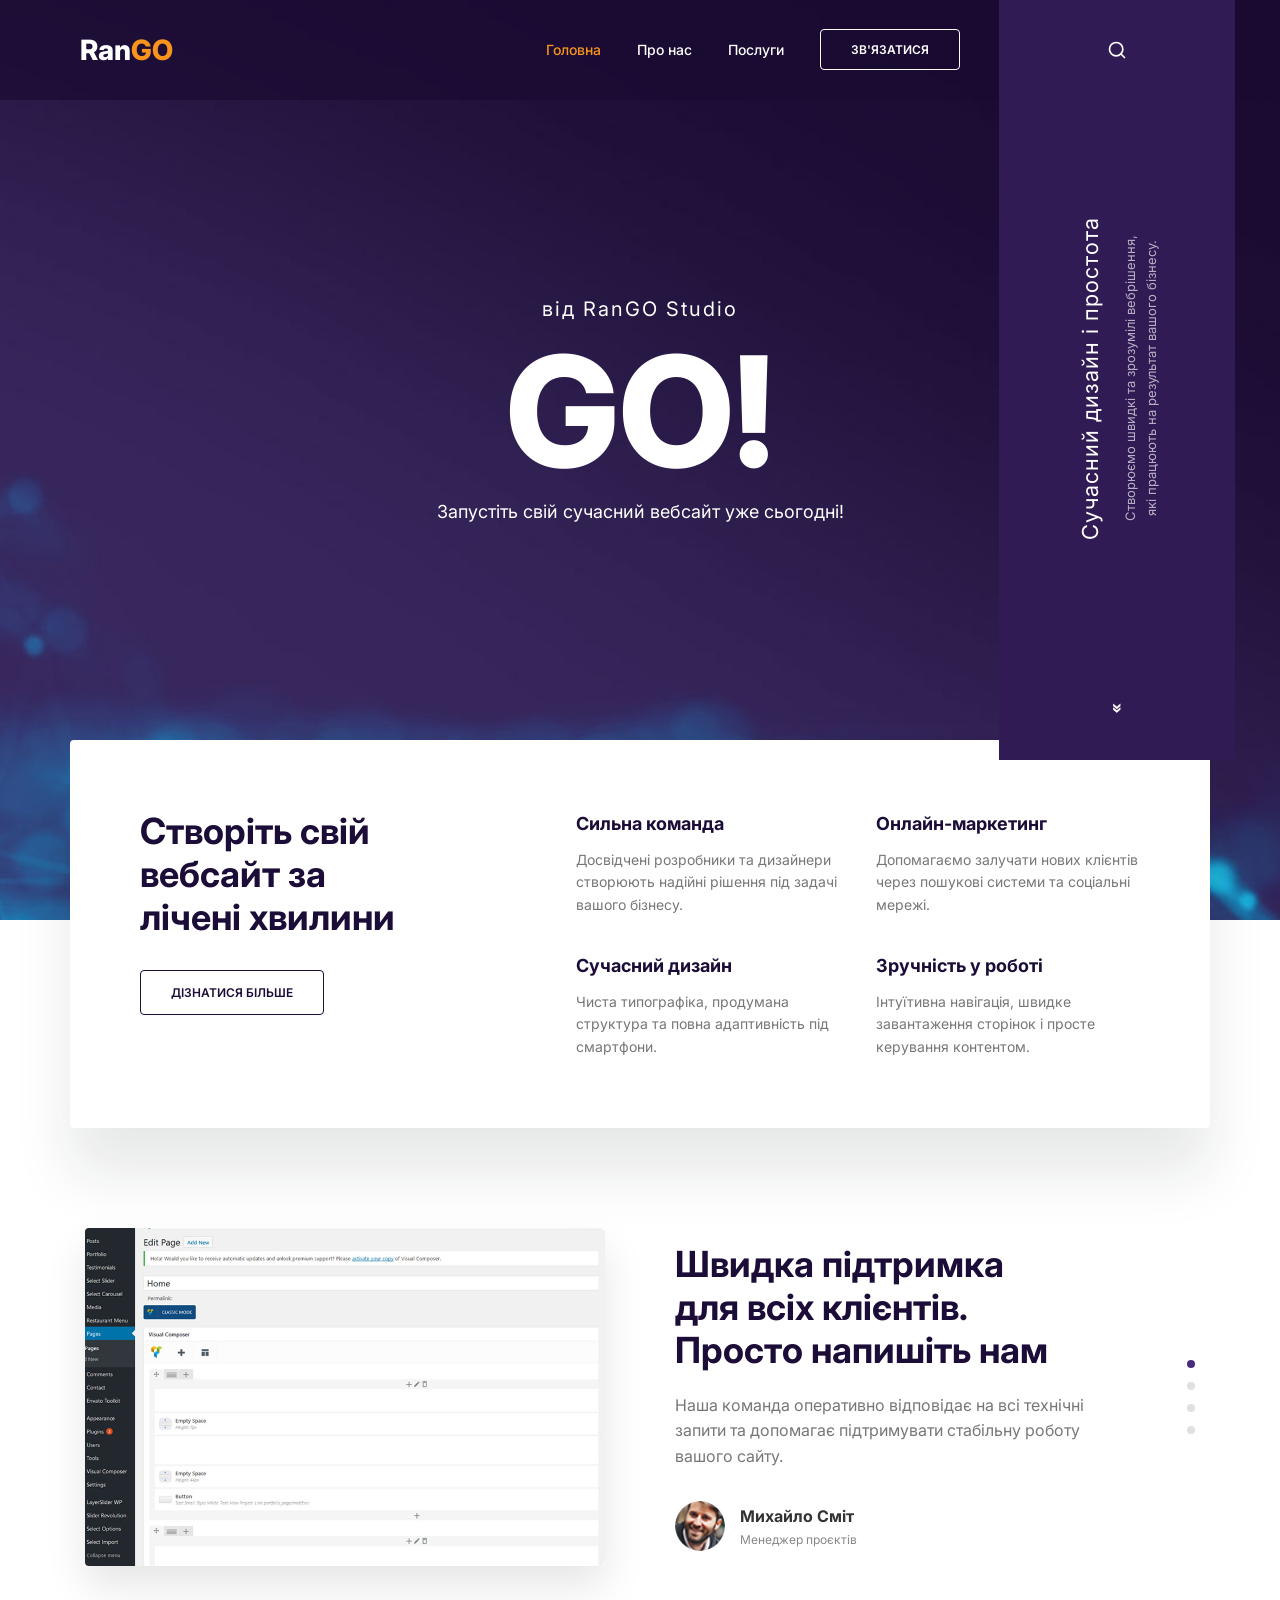
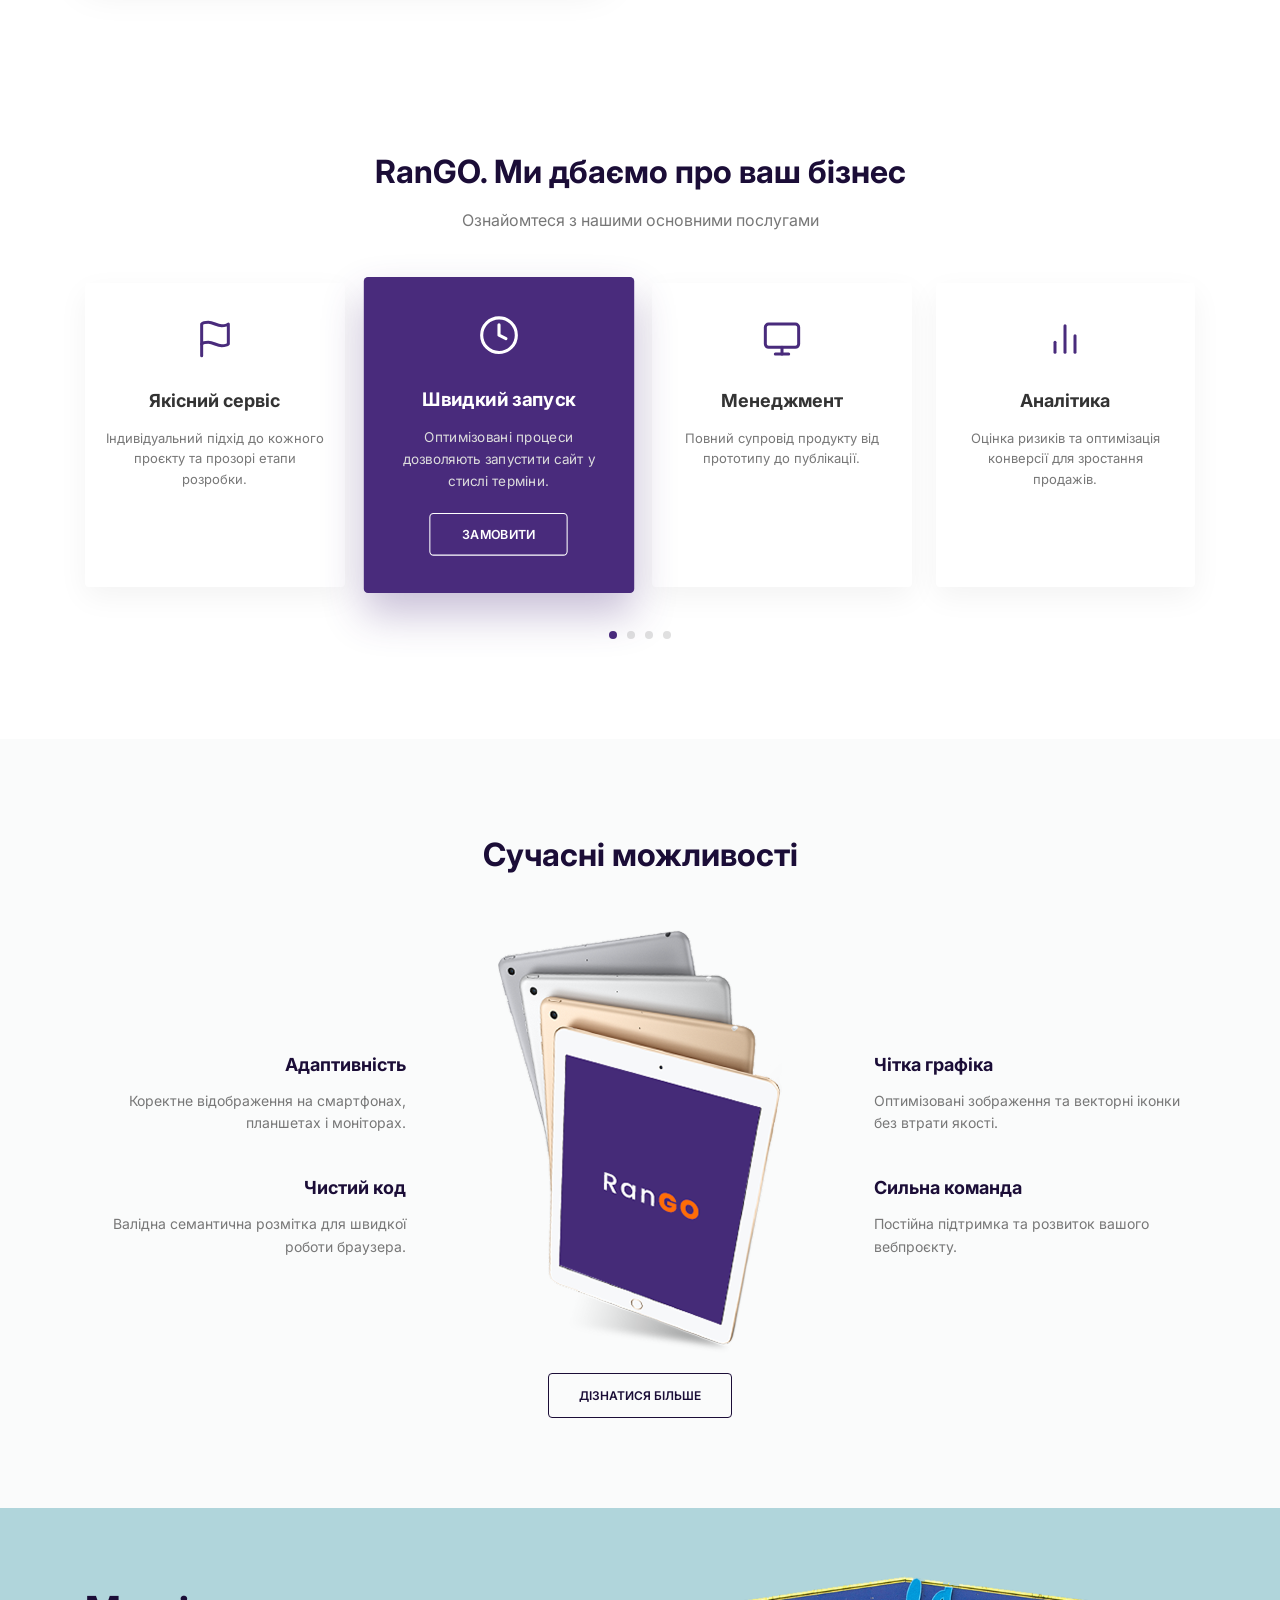
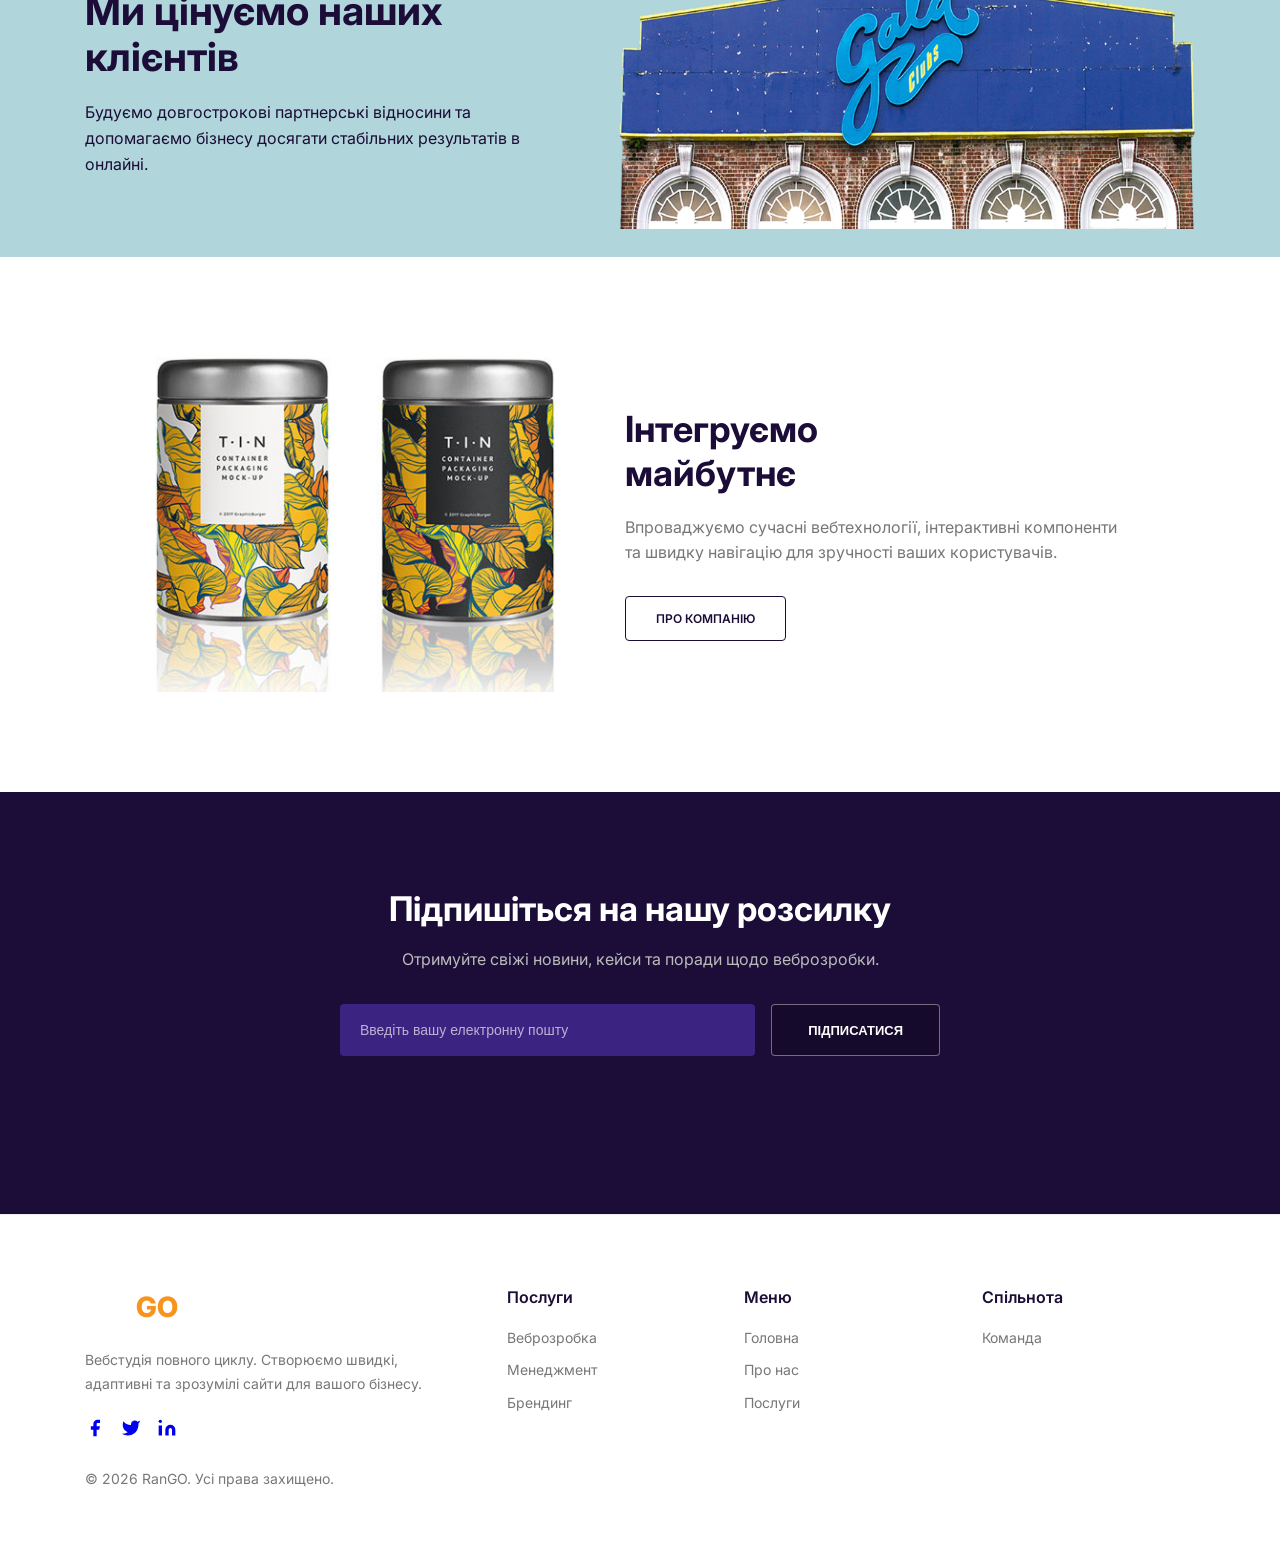
==== commit c19fbeba: "Update index.html" ====
--- a/index.html
+++ b/index.html
@@ -258,7 +258,6 @@
                 <div class="link-col">
                     <h3>Спільнота</h3>
                     <a href="about.html">Команда</a>
-                    <a href="404.html">Сторінка 404</a>
                 </div>
             </div>
         </div>
@@ -296,3 +295,4 @@
 
 </body>
 </html>
+
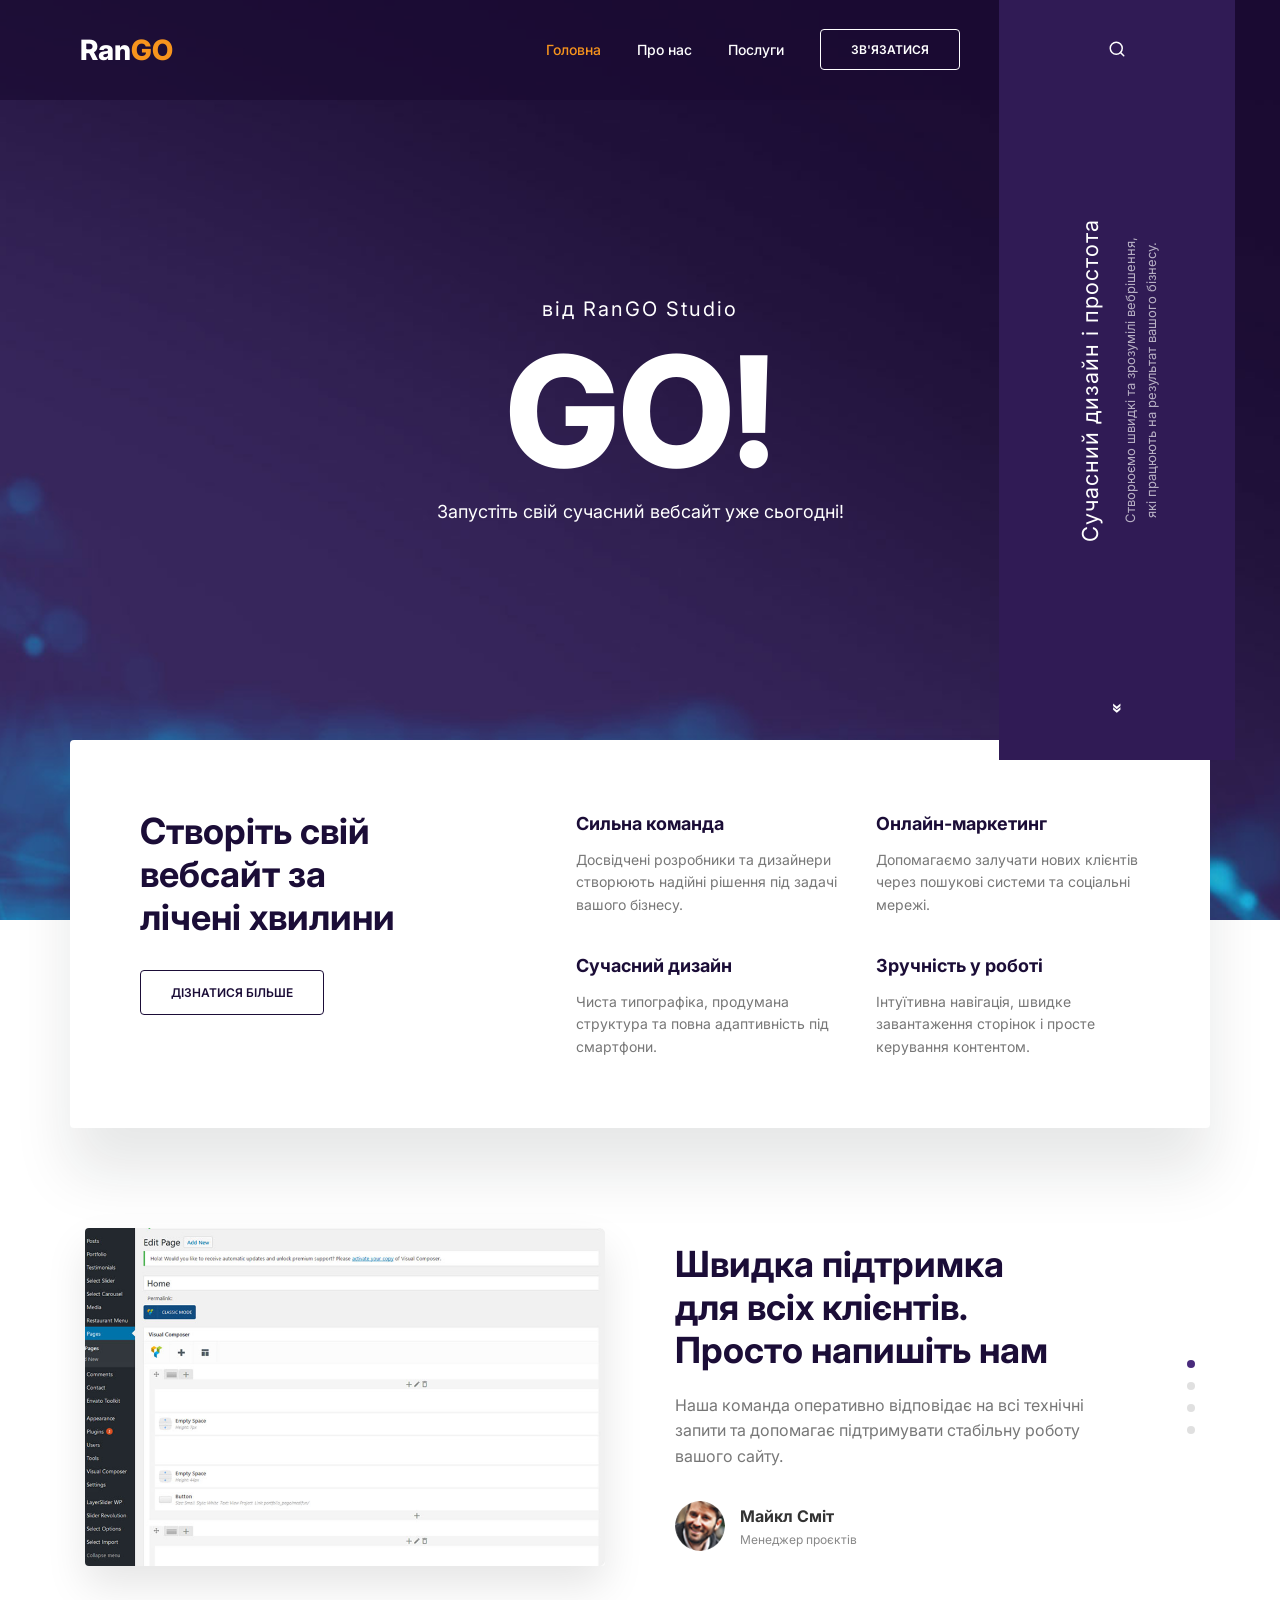
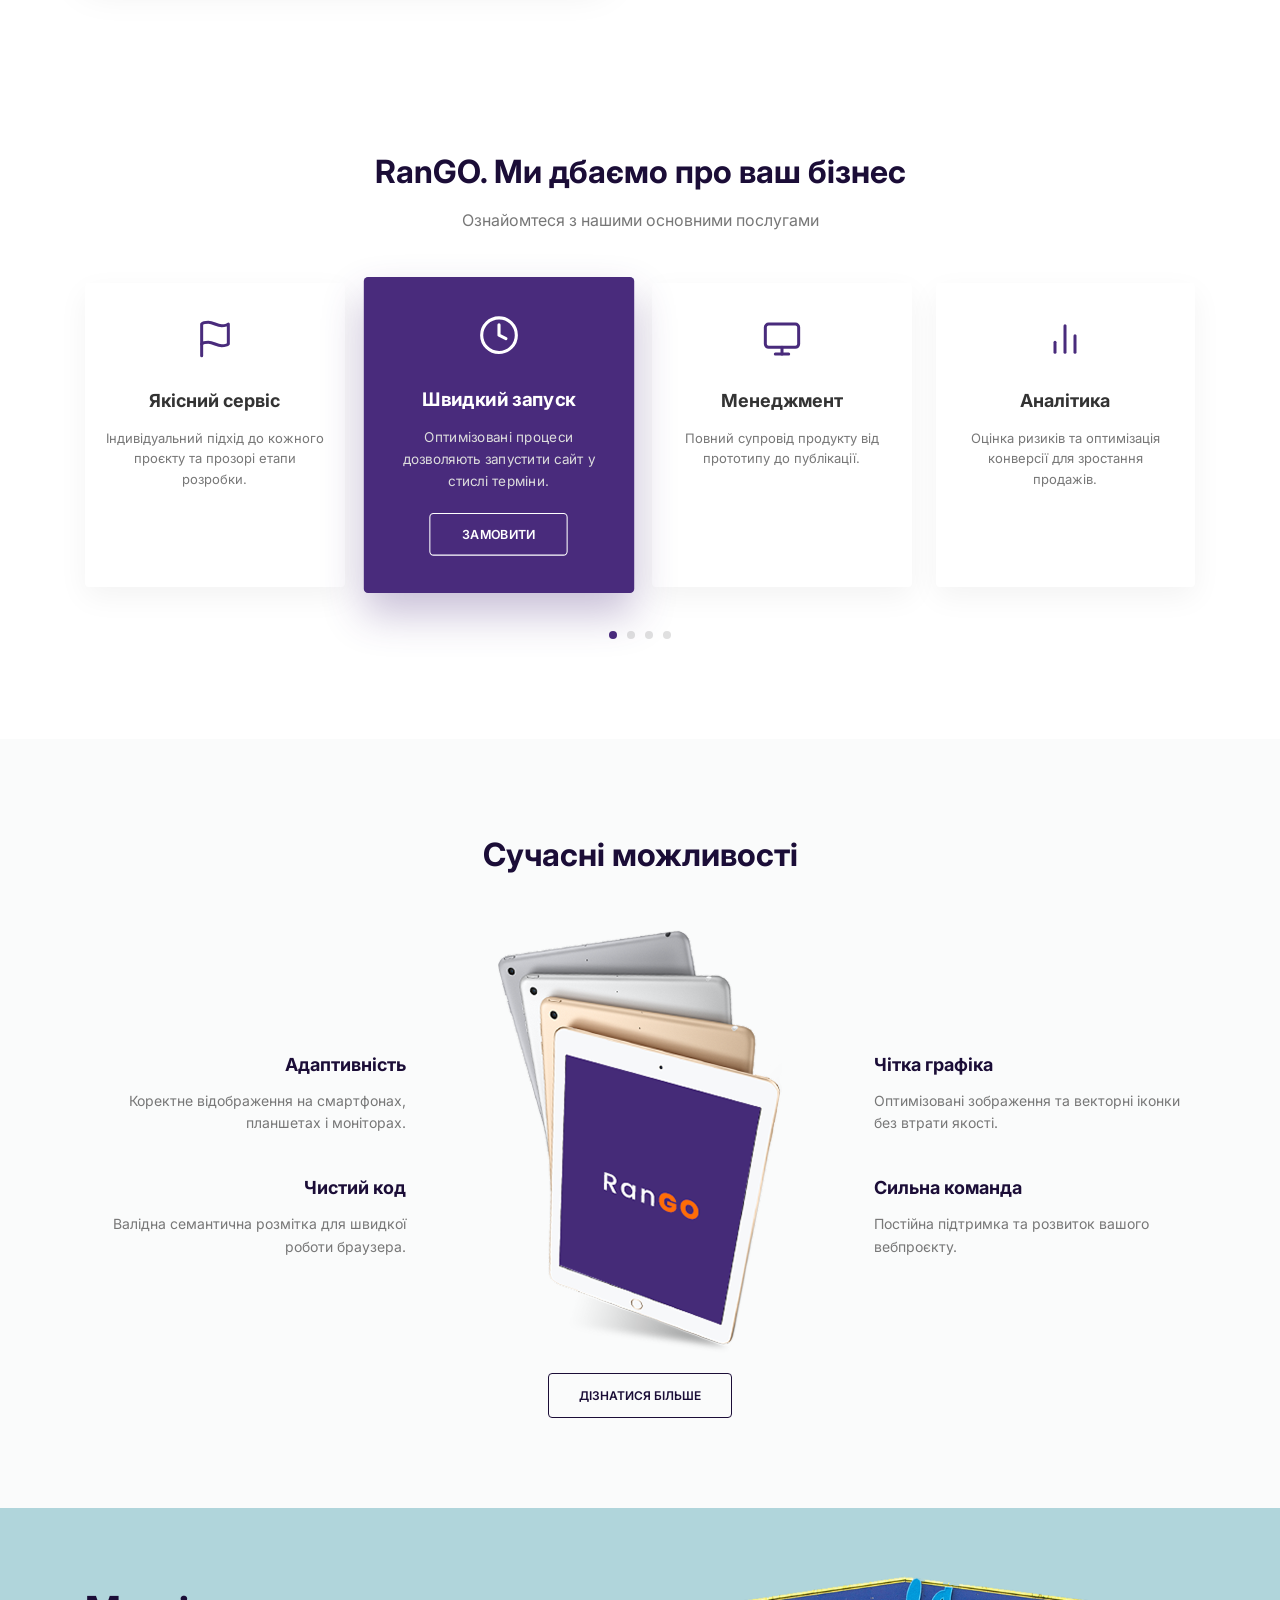
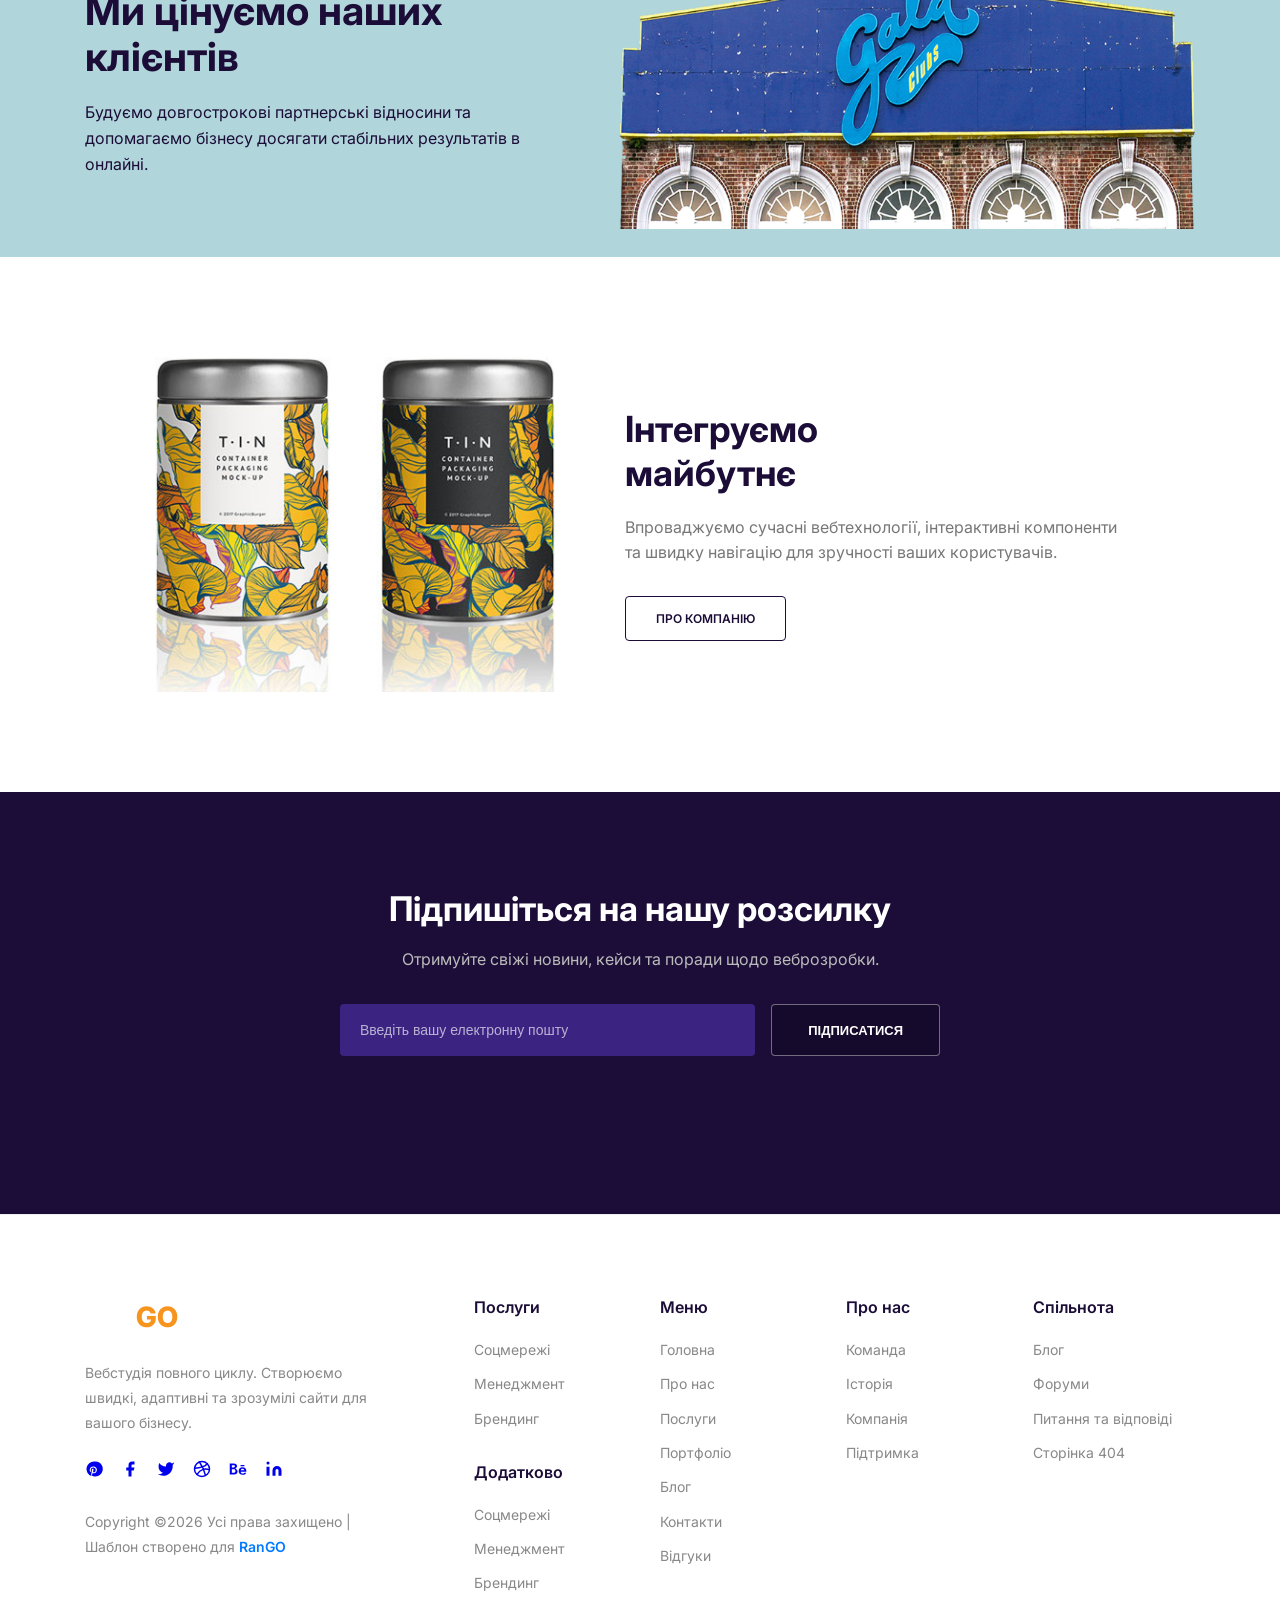
==== commit 333be5fc: "Update index.html" ====
--- a/index.html
+++ b/index.html
@@ -32,9 +32,9 @@
     <main>
         <section class="hero">
             <div class="vertical-sidebar">
-                <button type="button" class="sidebar-search" aria-label="Зв'язатися з нами" data-open-modal>
-                    <svg class="icon" aria-hidden="true"><use href="assets/images/sprite.svg#icon-search"></use></svg>
-                </button>
+                <span class="sidebar-search" aria-hidden="true">
+                    <svg class="icon"><use href="assets/images/sprite.svg#icon-search"></use></svg>
+                </span>
 
                 <div class="sidebar-text-wrap">
                     <div class="sidebar-text">
@@ -86,16 +86,16 @@
 
         <section class="support-section container">
             <div class="support-content">
-                <img src="assets/images/SliderSection.png" alt="Інтерфейс панелі підтримки RanGO" class="editor-img">
+                <img src="assets/images/mainMenu/SliderSection.webp" alt="Інтерфейс панелі підтримки RanGO" class="editor-img">
 
                 <div class="support-text-wrapper">
                     <div class="support-text">
                         <h2>Швидка підтримка<br>для всіх клієнтів.<br>Просто напишіть нам</h2>
                         <p>Наша команда оперативно відповідає на всі технічні запити та допомагає підтримувати стабільну роботу вашого сайту.</p>
                         <div class="manager-profile">
-                            <img src="assets/images/icons/person.png" alt="Михайло Сміт — менеджер">
+                            <img src="assets/images/icons/person.webp" alt="Майкл Сміт — менеджер">
                             <div>
-                                <strong>Михайло Сміт</strong>
+                                <strong>Майкл Сміт</strong>
                                 <span>Менеджер проєктів</span>
                             </div>
                         </div>
@@ -165,7 +165,7 @@
                         </article>
                     </div>
                     <div class="feat-img-col">
-                        <img src="assets/images/cards.png" alt="Приклади адаптивних сторінок RanGO">
+                        <img src="assets/images/mainMenu/cards.webp" alt="Приклади адаптивних сторінок RanGO">
                         <a href="services.html" class="btn btn-outline mt-20">Дізнатися більше</a>
                     </div>
                     <div class="feat-col text-left">
@@ -189,7 +189,7 @@
                     <p>Будуємо довгострокові партнерські відносини та допомагаємо бізнесу досягати стабільних результатів в онлайні.</p>
                 </div>
                 <div class="cta-image">
-                    <img src="assets/images/GalaBuilding.png" alt="Будівля партнера RanGO">
+                    <img src="assets/images/mainMenu/GalaBuilding.webp" alt="Будівля партнера RanGO">
                 </div>
             </div>
         </section>
@@ -197,7 +197,7 @@
         <section class="integrate-section container">
             <div class="integrate-flex">
                 <div class="integrate-images">
-                    <img src="assets/images/product.png" alt="Приклад продукції клієнтів RanGO">
+                    <img src="assets/images/mainMenu/product.webp" alt="Приклад продукції клієнтів RanGO">
                 </div>
                 <div class="integrate-text">
                     <h2>Інтегруємо<br>майбутнє</h2>
@@ -228,24 +228,26 @@
                 <p>Вебстудія повного циклу. Створюємо швидкі, адаптивні та зрозумілі сайти для вашого бізнесу.</p>
 
                 <div class="social-icons">
-                    <a href="https://facebook.com" target="_blank" rel="noopener noreferrer" aria-label="Facebook">
-                        <svg class="icon" aria-hidden="true"><use href="assets/images/sprite.svg#icon-facebook"></use></svg>
-                    </a>
-                    <a href="https://twitter.com" target="_blank" rel="noopener noreferrer" aria-label="Twitter">
-                        <svg class="icon" aria-hidden="true"><use href="assets/images/sprite.svg#icon-twitter"></use></svg>
-                    </a>
-                    <a href="https://linkedin.com" target="_blank" rel="noopener noreferrer" aria-label="LinkedIn">
-                        <svg class="icon" aria-hidden="true"><use href="assets/images/sprite.svg#icon-linkedin"></use></svg>
-                    </a>
-                </div>
-
-                <p class="copyright">&copy; 2026 RanGO. Усі права захищено.</p>
+                    <a href="#" aria-label="Pinterest"><svg class="icon" aria-hidden="true"><use href="assets/images/sprite.svg#icon-pinterest"></use></svg></a>
+                    <a href="#" aria-label="Facebook"><svg class="icon" aria-hidden="true"><use href="assets/images/sprite.svg#icon-facebook"></use></svg></a>
+                    <a href="#" aria-label="Twitter"><svg class="icon" aria-hidden="true"><use href="assets/images/sprite.svg#icon-twitter"></use></svg></a>
+                    <a href="#" aria-label="Dribbble"><svg class="icon" aria-hidden="true"><use href="assets/images/sprite.svg#icon-dribbble"></use></svg></a>
+                    <a href="#" aria-label="Behance"><svg class="icon" aria-hidden="true"><use href="assets/images/sprite.svg#icon-behance"></use></svg></a>
+                    <a href="#" aria-label="LinkedIn"><svg class="icon" aria-hidden="true"><use href="assets/images/sprite.svg#icon-linkedin"></use></svg></a>
+                </div>
+
+                <p class="copyright">Copyright &copy;2026 Усі права захищено | Шаблон створено для <a href="index.html" class="colorlib-link">RanGO</a></p>
             </div>
 
             <div class="footer-links">
                 <div class="link-col">
                     <h3>Послуги</h3>
-                    <a href="services.html">Веброзробка</a>
+                    <a href="services.html">Соцмережі</a>
+                    <a href="services.html">Менеджмент</a>
+                    <a href="services.html">Брендинг</a>
+
+                    <h3 class="mt-30">Додатково</h3>
+                    <a href="services.html">Соцмережі</a>
                     <a href="services.html">Менеджмент</a>
                     <a href="services.html">Брендинг</a>
                 </div>
@@ -254,10 +256,24 @@
                     <a href="index.html">Головна</a>
                     <a href="about.html">Про нас</a>
                     <a href="services.html">Послуги</a>
+                    <a href="#">Портфоліо</a>
+                    <a href="#">Блог</a>
+                    <a href="#">Контакти</a>
+                    <a href="about.html">Відгуки</a>
+                </div>
+                <div class="link-col">
+                    <h3>Про нас</h3>
+                    <a href="about.html">Команда</a>
+                    <a href="about.html">Історія</a>
+                    <a href="about.html">Компанія</a>
+                    <a href="#">Підтримка</a>
                 </div>
                 <div class="link-col">
                     <h3>Спільнота</h3>
-                    <a href="about.html">Команда</a>
+                    <a href="#">Блог</a>
+                    <a href="#">Форуми</a>
+                    <a href="#">Питання та відповіді</a>
+                    <a href="404.html">Сторінка 404</a>
                 </div>
             </div>
         </div>
@@ -295,4 +311,3 @@
 
 </body>
 </html>
-
--- a/assets/css/style.css
+++ b/assets/css/style.css
@@ -51,8 +51,8 @@
 }
 
 .icon {
-    width: 20px;
-    height: 20px;
+    width: 18px;
+    height: 18px;
     display: inline-block;
 }
 
@@ -169,7 +169,7 @@
 .hero {
     min-height: 920px;
     background-color: #1B0B33;
-    background-image: url('../images/background.png');
+    background-image: url('../images/mainMenu/background.webp');
     background-position: center center;
     background-size: cover;
     background-repeat: no-repeat;
@@ -196,10 +196,10 @@
 .hero .title { font-size: clamp(72px, 12vw, 180px); font-weight: 800; line-height: 1; margin: 10px 0; }
 .hero .description { font-size: 18px; }
 
-/* --- Банер внутрішніх сторінок (About / Services) --- */
+/* --- Банер внутрішніх сторінок --- */
 .page-banner {
     background-color: #1B0B33;
-    background-image: url('../images/background.png');
+    background-image: url('../images/mainMenu/background.webp');
     background-position: center;
     background-size: cover;
     color: #fff;
@@ -232,7 +232,7 @@
     background: transparent;
     border: none;
     color: #fff;
-    cursor: pointer;
+    cursor: default;
 }
 
 .sidebar-text-wrap {
@@ -367,7 +367,7 @@
 .cta-text h2 { font-size: 40px; margin-bottom: 20px; line-height: 1.15; }
 .cta-image { width: 52%; display: flex; align-items: flex-end; }
 
-/* --- Integrate Future (Cans) --- */
+/* --- Integrate Future --- */
 .integrate-section { padding: 100px 15px; }
 .integrate-flex { display: flex; align-items: center; justify-content: center; gap: 70px; }
 .integrate-images img { max-width: 400px; }
@@ -498,19 +498,22 @@
 
 .newsletter-status { margin-top: 14px; min-height: 22px; font-size: 14px; color: #F7941D; }
 
-/* --- Footer --- */
-.footer { padding: 70px 0; border-top: 1px solid #eee; }
+/* --- Footer (як в оригіналі) --- */
+.footer { padding: 80px 0; border-top: 1px solid #eee; }
 .footer-flex { display: flex; justify-content: space-between; align-items: flex-start; gap: 40px; }
-.footer-brand { width: 32%; }
-.footer-brand p { color: #777; font-size: 14px; margin-top: 18px; line-height: 1.7; }
-
-.social-icons { display: flex; gap: 16px; margin: 22px 0; color: #777; }
+.footer-brand { width: 30%; }
+.footer-brand p { color: #888; font-size: 14px; margin-top: 20px; max-width: 300px; line-height: 1.8; }
+
+.social-icons { display: flex; gap: 18px; margin: 24px 0; color: #a0a0a0; }
 .social-icons a:hover { color: #492B7C; }
 
-.copyright { margin-top: 16px; font-size: 13px; color: #999; }
-.footer-links { width: 62%; display: grid; grid-template-columns: repeat(3, 1fr); gap: 24px; }
-.link-col h3 { color: #1B0D37; margin-bottom: 16px; font-size: 16px; font-weight: 600; }
-.link-col a { display: block; color: #777; text-decoration: none; margin-bottom: 10px; font-size: 14px; transition: 0.2s; }
+.copyright { margin-top: 20px; font-size: 13px; color: #a0a0a0; }
+.colorlib-link { color: #007bff; text-decoration: none; font-weight: 600; }
+.colorlib-link:hover { text-decoration: underline; }
+
+.footer-links { width: 65%; display: grid; grid-template-columns: repeat(4, 1fr); gap: 24px; }
+.link-col h3 { color: #1B0D37; margin-bottom: 18px; font-size: 16px; font-weight: 600; }
+.link-col a { display: block; color: #888; text-decoration: none; margin-bottom: 12px; font-size: 14px; transition: 0.2s; }
 .link-col a:hover { color: #F7941D; }
 
 /* --- Modal --- */
@@ -596,7 +599,7 @@
 .error-code { font-size: clamp(72px, 14vw, 130px); font-weight: 800; color: #492B7C; line-height: 1; }
 .error-text { max-width: 460px; color: #777; margin: 16px 0 28px; }
 
-/* --- Адаптивність (Tablet & Mobile) --- */
+/* --- Адаптивність --- */
 @media (max-width: 1024px) {
     .header-inner { padding: 0 24px; }
     .vertical-sidebar { display: none; }
@@ -614,12 +617,13 @@
     .feat-col, .feat-img-col, .cta-text, .cta-image, .integrate-text, .footer-brand, .footer-links {
         width: 100%;
     }
+    .footer-brand p { margin-left: auto; margin-right: auto; }
+    .footer-links { grid-template-columns: repeat(2, 1fr); text-align: left; }
     .text-right, .text-left { text-align: center; }
     .cta-text { padding: 50px 0 20px; }
     .vertical-dots { display: none; }
     .support-text p { margin-left: auto; margin-right: auto; }
-    .manager-profile { justify-content: center; }
-    .social-icons { justify-content: center; }
+    .manager-profile, .social-icons { justify-content: center; }
 }
 
 @media (max-width: 768px) {
@@ -645,6 +649,7 @@
     .grid-3,
     .footer-links {
         grid-template-columns: 1fr;
+        text-align: center;
     }
 
     .newsletter-form { flex-direction: column; }
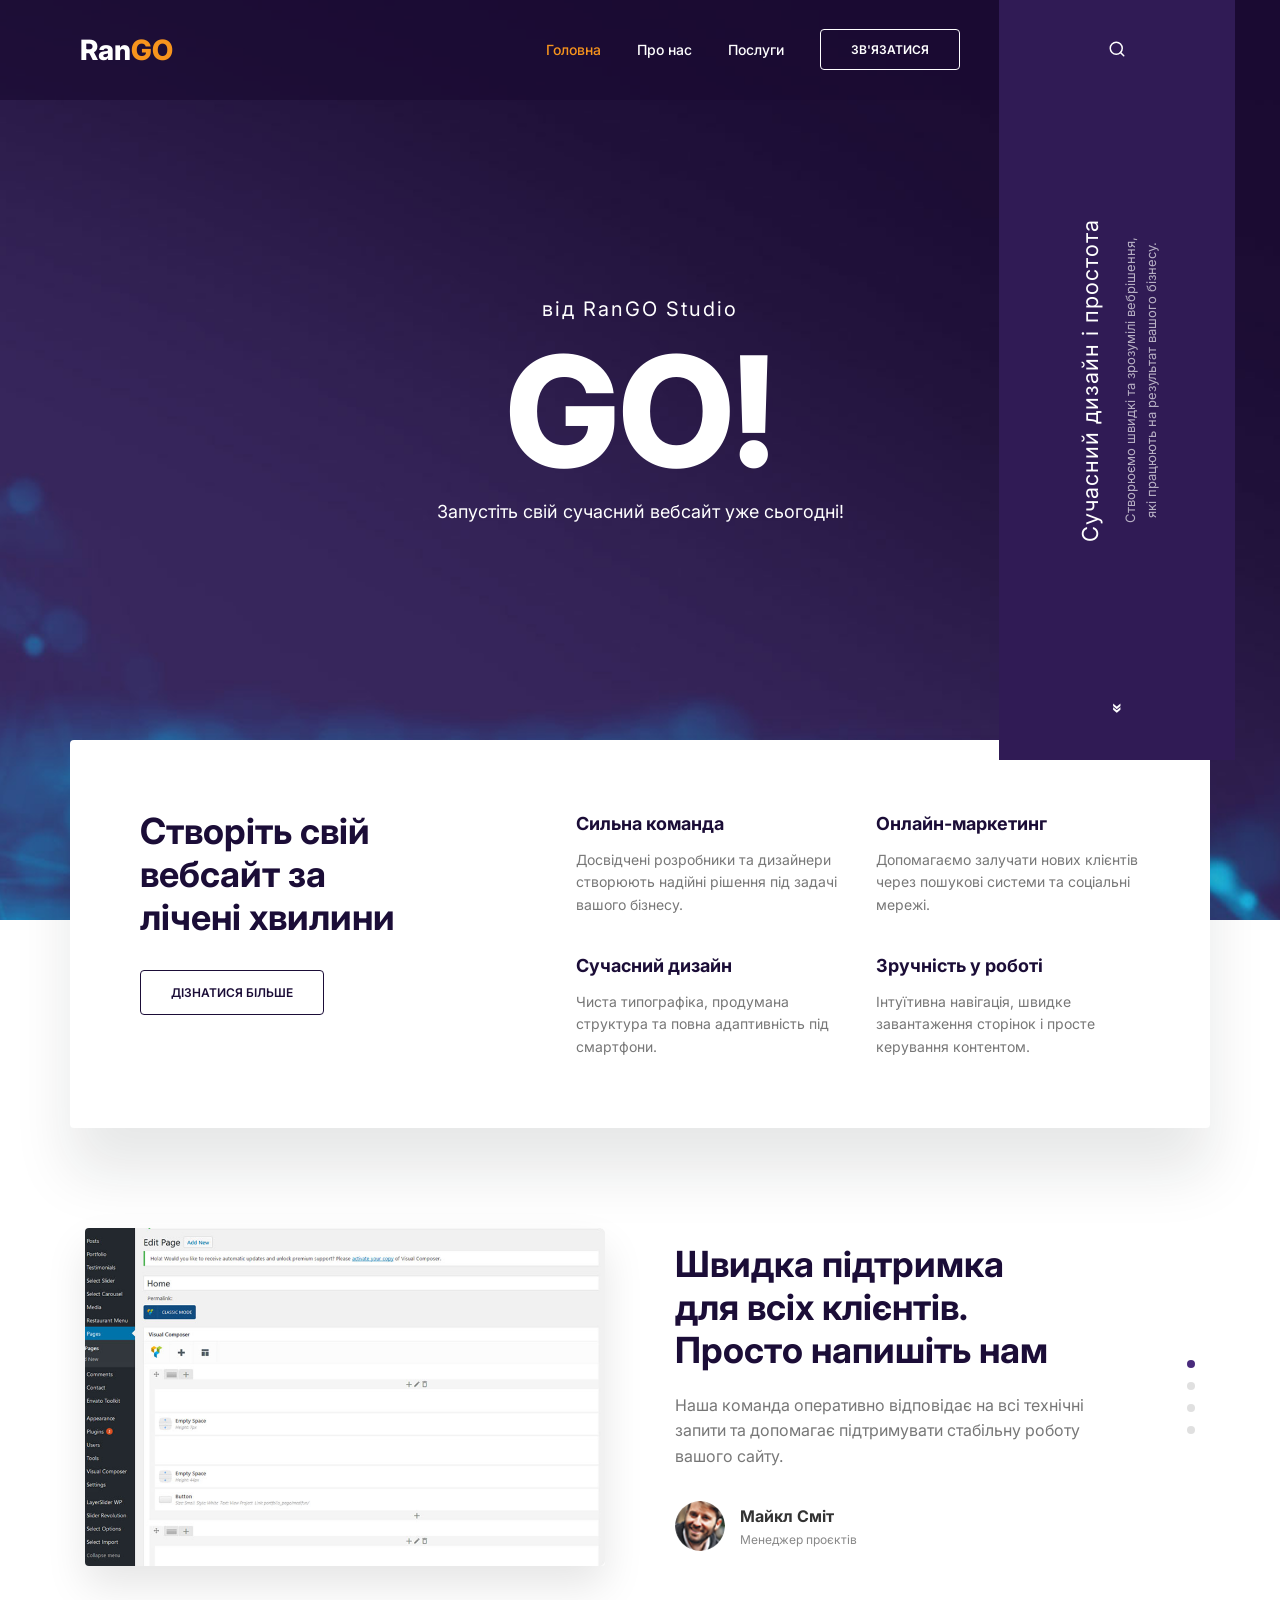
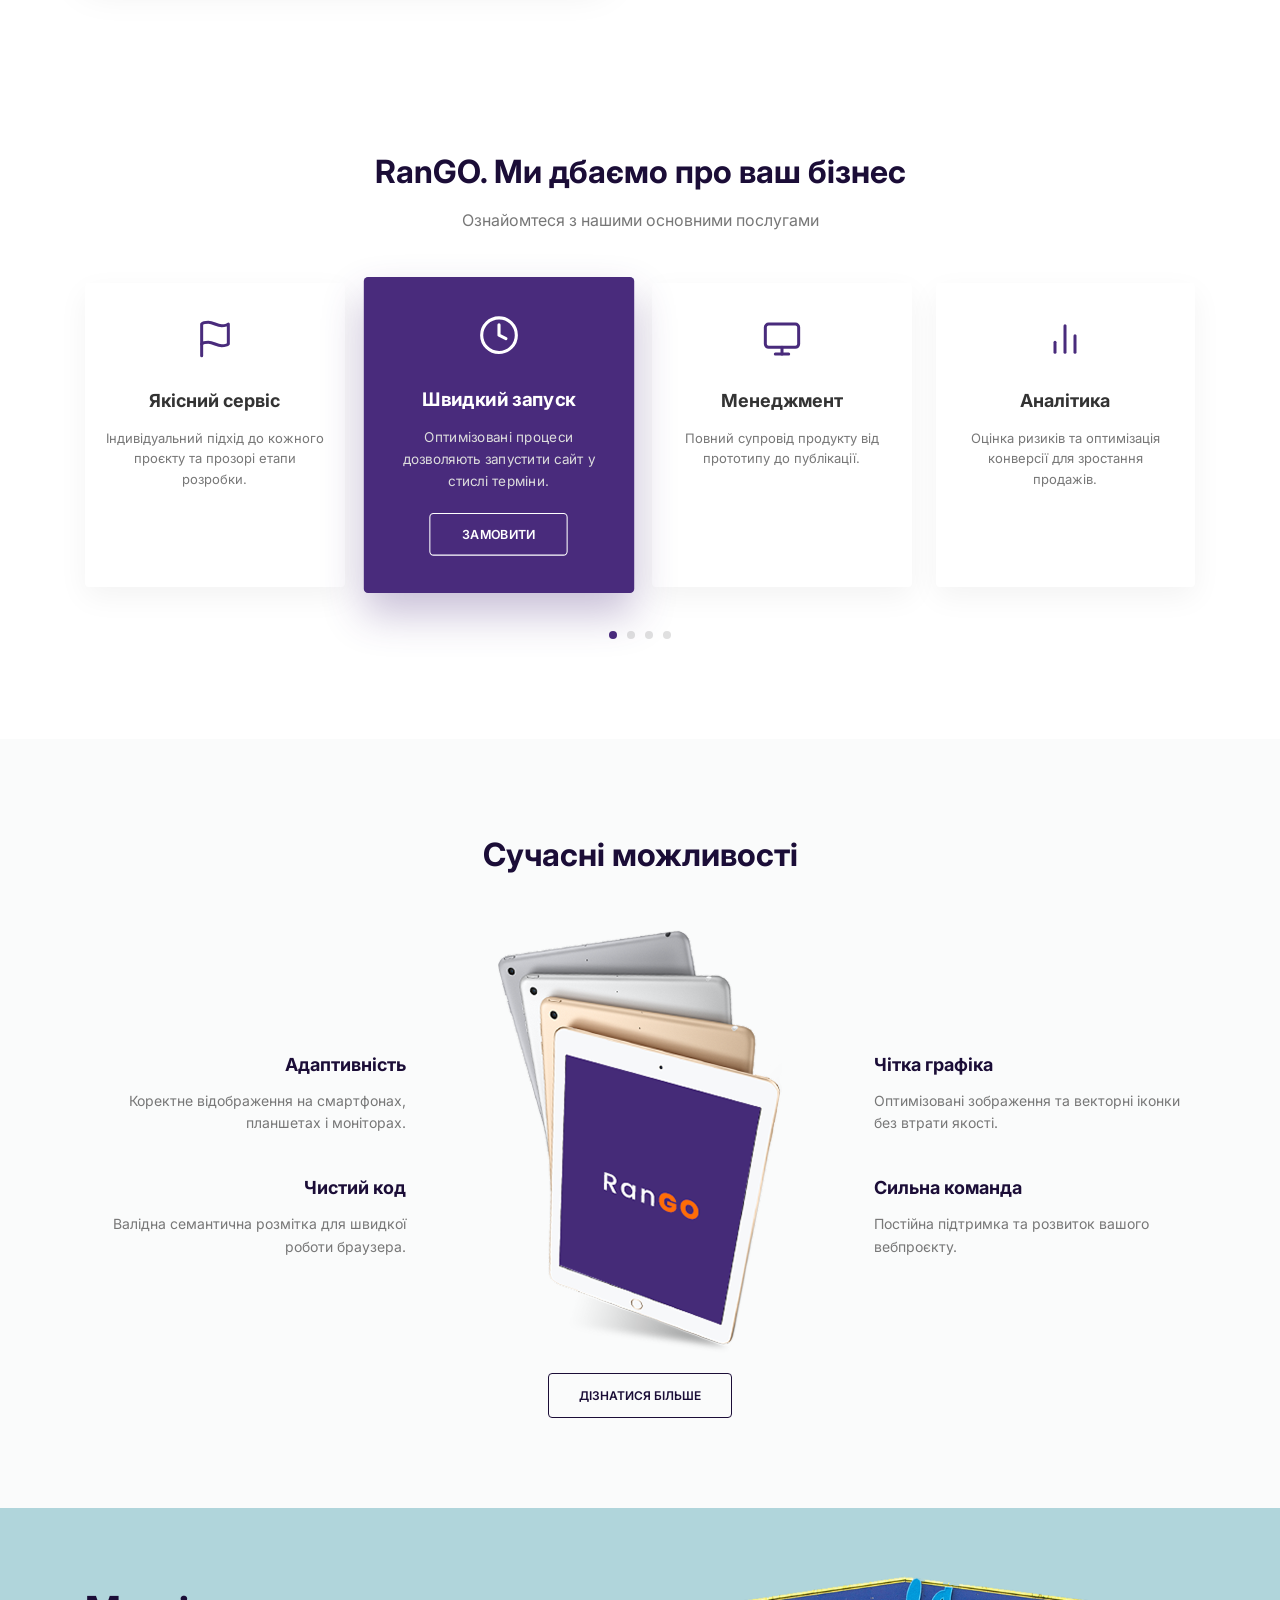
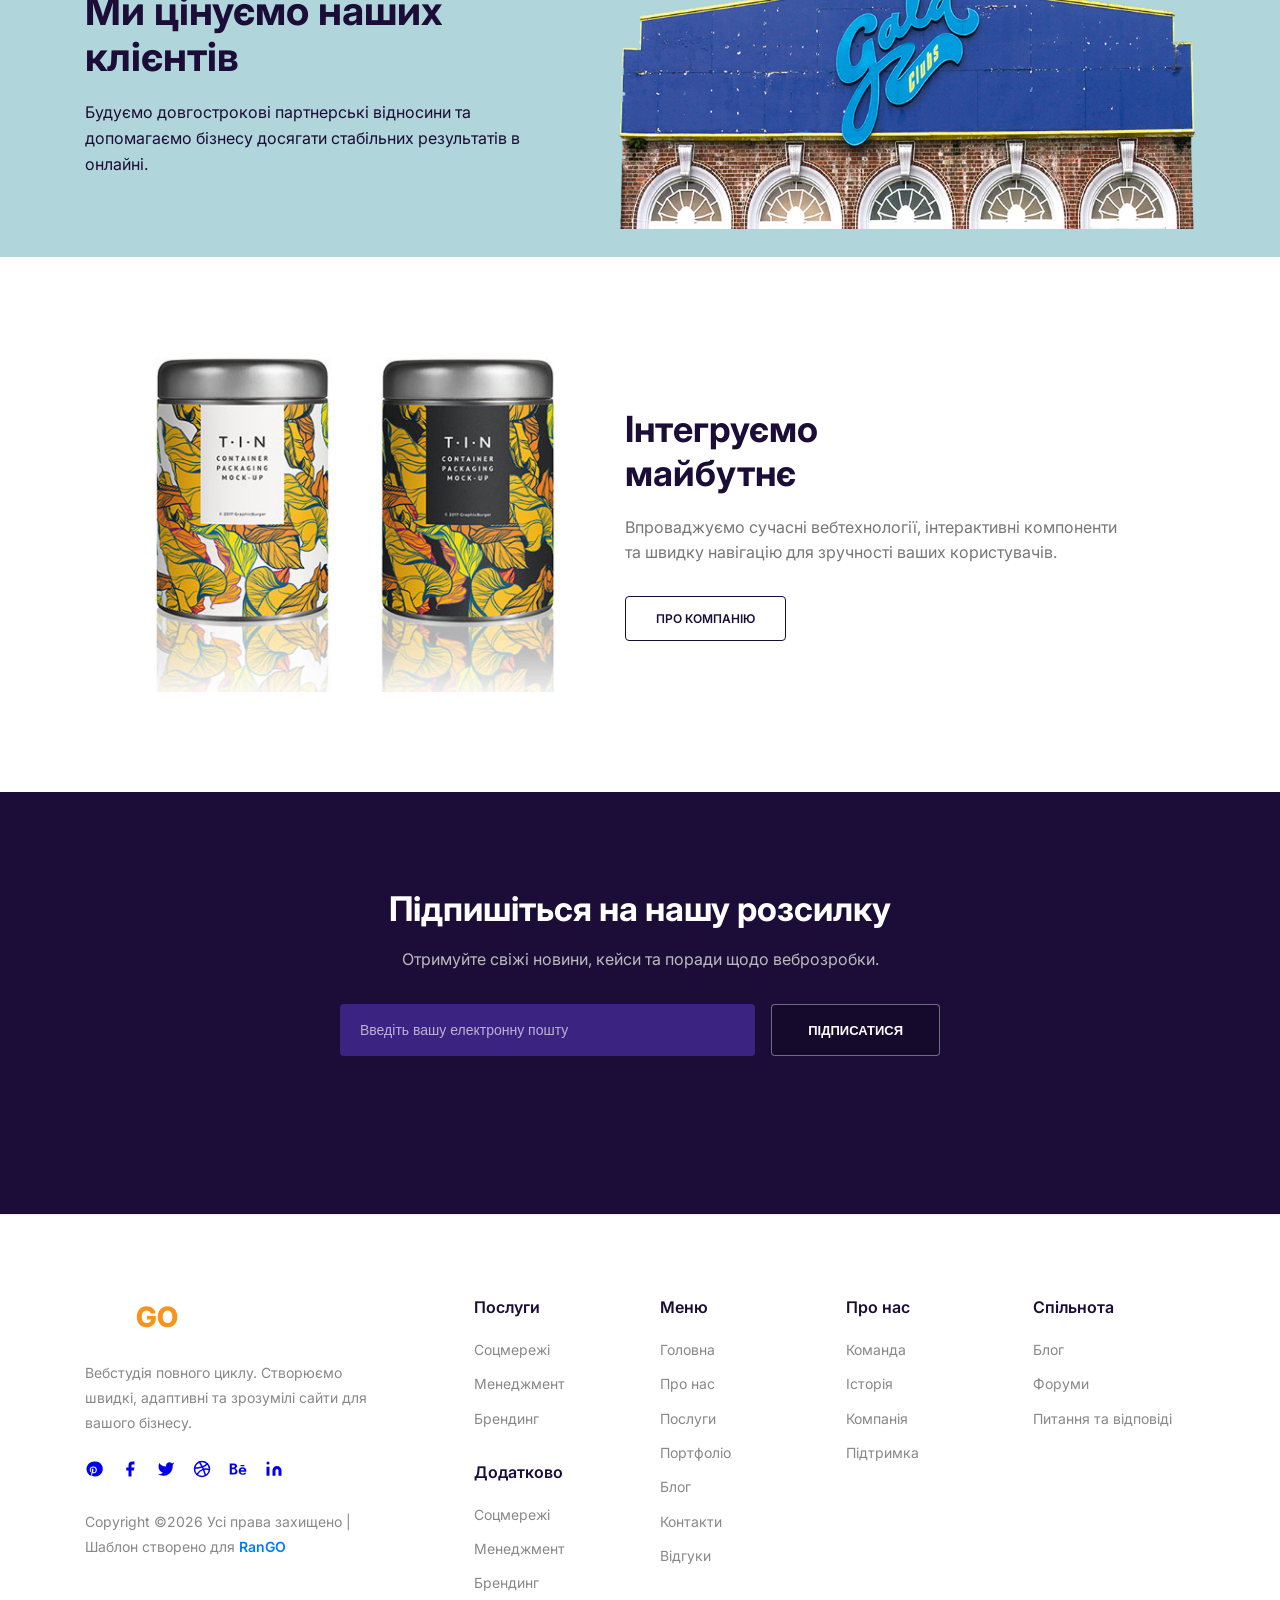
==== commit 32cfd589: "Update index.html" ====
--- a/index.html
+++ b/index.html
@@ -273,7 +273,6 @@
                     <a href="#">Блог</a>
                     <a href="#">Форуми</a>
                     <a href="#">Питання та відповіді</a>
-                    <a href="404.html">Сторінка 404</a>
                 </div>
             </div>
         </div>
